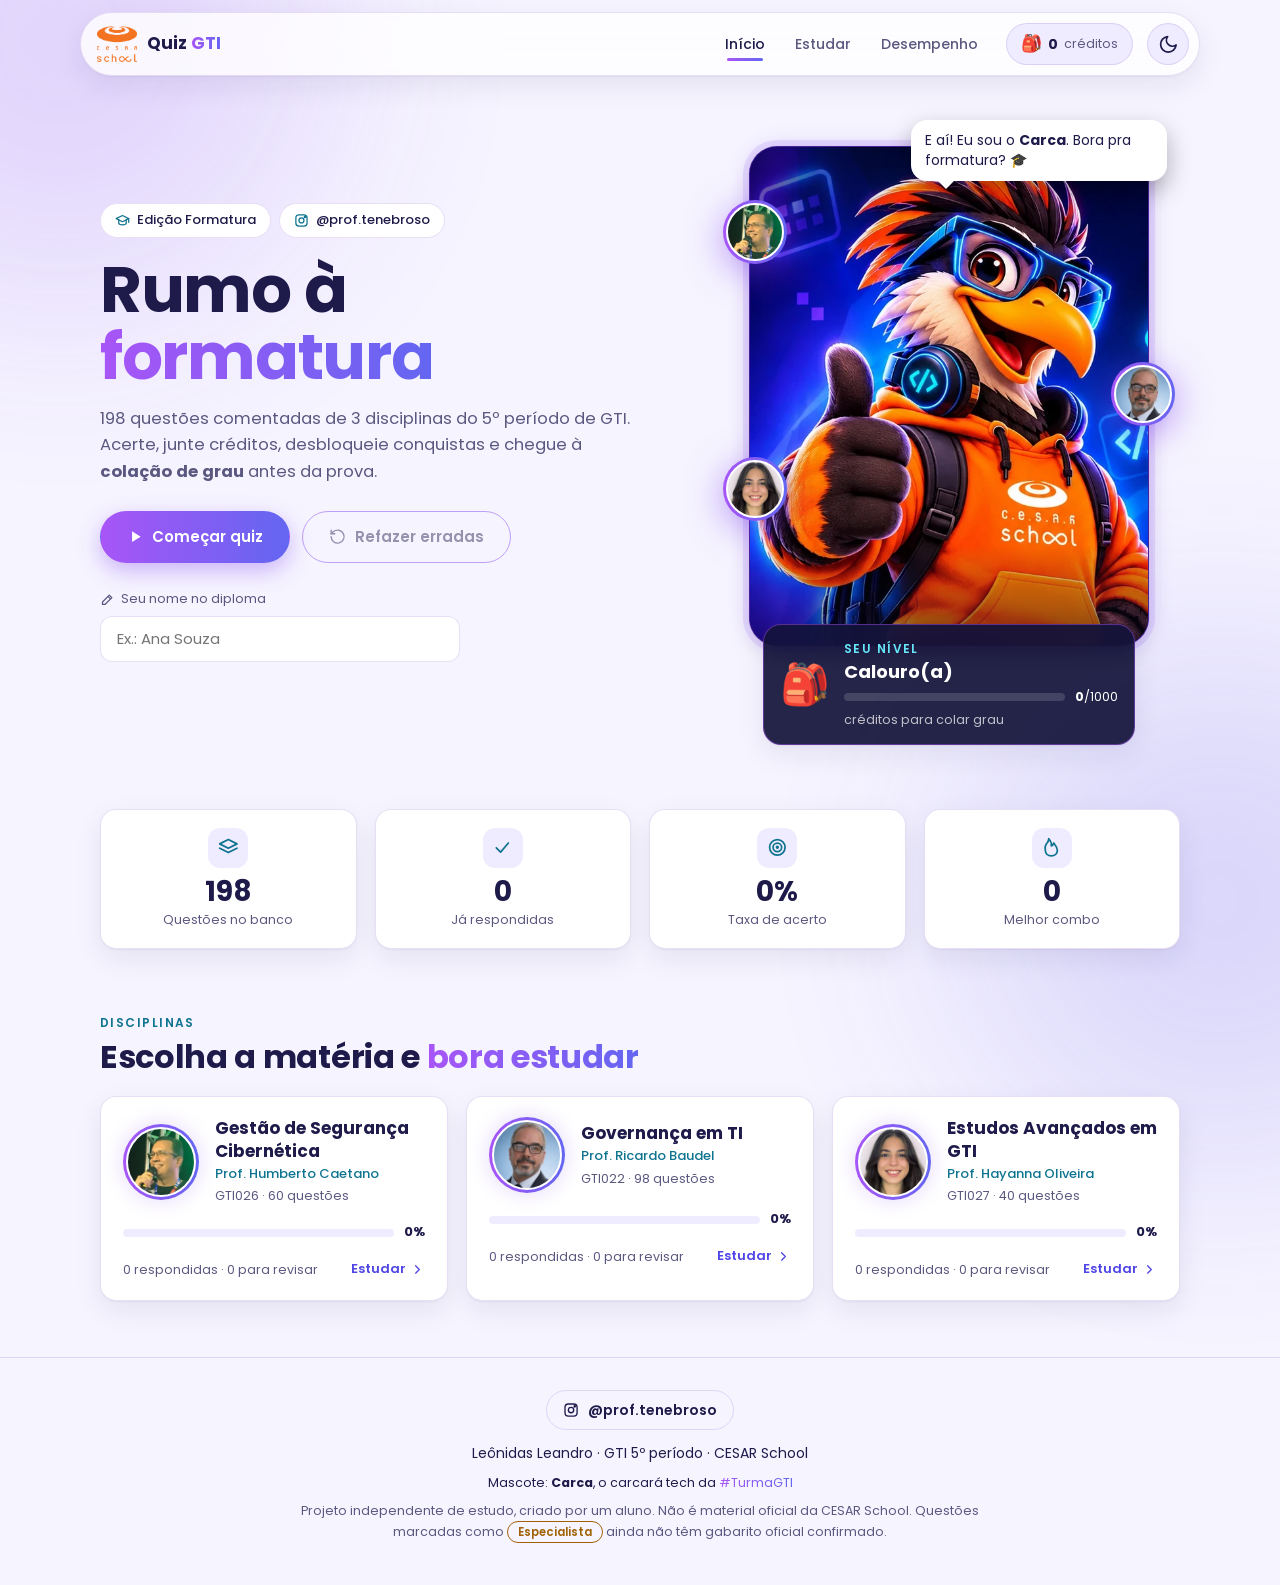
==== QUIZ/app/index.html @ f7e1b261 "Carca novo: poses recortadas da arte "Carcará Tech" Troca as 5 poses do mascote pelos recortes da no" ====
<!doctype html>
<html lang="pt-BR">
<head>
  <meta charset="utf-8">
  <meta name="viewport" content="width=device-width, initial-scale=1, viewport-fit=cover">
  <title>Quiz GTI Formatura</title>
  <meta name="description" content="Quiz gamificado de estudo para Gestão de Segurança Cibernética, Governança em TI e Estudos Avançados em GTI.">
  <meta name="theme-color" content="#0A0A24">
  <link rel="icon" href="assets/cesar-school-logo.png">
  <link rel="preconnect" href="https://fonts.googleapis.com">
  <link rel="preconnect" href="https://fonts.gstatic.com" crossorigin>
  <link href="https://fonts.googleapis.com/css2?family=Poppins:wght@400;500;600;700&display=swap" rel="stylesheet">
  <link rel="preload" as="image" href="assets/carca-hero.webp?v=4" fetchpriority="high">
  <link rel="stylesheet" href="styles.css?v=14">
</head>
<body>
  <a class="skip" href="#app">Pular para o conteúdo</a>

  <!-- Ícones (traço 2px, estilo consistente) -->
  <svg width="0" height="0" style="position:absolute" aria-hidden="true">
    <defs>
      <symbol id="i-play" viewBox="0 0 24 24"><path d="M7 4.5v15l12-7.5z" fill="currentColor" stroke="none"/></symbol>
      <symbol id="i-redo" viewBox="0 0 24 24"><path d="M3 12a9 9 0 1 0 3-6.7L3 8"/><path d="M3 3v5h5"/></symbol>
      <symbol id="i-sun" viewBox="0 0 24 24"><circle cx="12" cy="12" r="4"/><path d="M12 2v2M12 20v2M4.9 4.9l1.4 1.4M17.7 17.7l1.4 1.4M2 12h2M20 12h2M4.9 19.1l1.4-1.4M17.7 6.3l1.4-1.4"/></symbol>
      <symbol id="i-moon" viewBox="0 0 24 24"><path d="M21 12.8A9 9 0 1 1 11.2 3a7 7 0 0 0 9.8 9.8z"/></symbol>
      <symbol id="i-insta" viewBox="0 0 24 24"><rect x="3" y="3" width="18" height="18" rx="5"/><circle cx="12" cy="12" r="4"/><circle cx="17.5" cy="6.5" r="1" fill="currentColor"/></symbol>
      <symbol id="i-home" viewBox="0 0 24 24"><path d="M3 10.5 12 3l9 7.5V20a1 1 0 0 1-1 1h-5v-6H9v6H4a1 1 0 0 1-1-1z"/></symbol>
      <symbol id="i-book" viewBox="0 0 24 24"><path d="M4 19.5V5a2 2 0 0 1 2-2h14v16H6a2 2 0 0 0-2 2.5z"/><path d="M4 19.5A2.5 2.5 0 0 0 6.5 22H20"/></symbol>
      <symbol id="i-chart" viewBox="0 0 24 24"><path d="M3 3v18h18"/><path d="M7 15l4-4 3 3 5-6"/></symbol>
      <symbol id="i-cap" viewBox="0 0 24 24"><path d="M22 9 12 4 2 9l10 5z"/><path d="M6 11v5c0 1.7 2.7 3 6 3s6-1.3 6-3v-5"/><path d="M22 9v6"/></symbol>
      <symbol id="i-flame" viewBox="0 0 24 24"><path d="M12 22c4 0 7-2.7 7-6.6 0-3.7-2.6-6-4.2-8.4-.6 2-1.6 3-2.8 3.4C12.6 7 11 4.3 9 2c0 3-1.7 4.8-3.2 6.7A8.7 8.7 0 0 0 5 15.4C5 19.3 8 22 12 22z"/></symbol>
      <symbol id="i-check" viewBox="0 0 24 24"><path d="M5 12.5 10 17.5 19 7"/></symbol>
      <symbol id="i-x" viewBox="0 0 24 24"><path d="M6 6l12 12M18 6 6 18"/></symbol>
      <symbol id="i-left" viewBox="0 0 24 24"><path d="M15 18l-6-6 6-6"/></symbol>
      <symbol id="i-right" viewBox="0 0 24 24"><path d="M9 18l6-6-6-6"/></symbol>
      <symbol id="i-target" viewBox="0 0 24 24"><circle cx="12" cy="12" r="9"/><circle cx="12" cy="12" r="5"/><circle cx="12" cy="12" r="1" fill="currentColor"/></symbol>
      <symbol id="i-layers" viewBox="0 0 24 24"><path d="M12 3 2 8l10 5 10-5z"/><path d="M2 13l10 5 10-5"/></symbol>
      <symbol id="i-alert" viewBox="0 0 24 24"><path d="M12 3 2 20h20z"/><path d="M12 10v4M12 17h.01"/></symbol>
      <symbol id="i-download" viewBox="0 0 24 24"><path d="M12 3v12M7 10l5 5 5-5"/><path d="M4 21h16"/></symbol>
      <symbol id="i-upload" viewBox="0 0 24 24"><path d="M12 21V9M7 14l5-5 5 5"/><path d="M4 3h16"/></symbol>
      <symbol id="i-trash" viewBox="0 0 24 24"><path d="M4 7h16M10 11v6M14 11v6M6 7l1 13h10l1-13M9 7V4h6v3"/></symbol>
      <symbol id="i-sparkles" viewBox="0 0 24 24"><path d="M12 3l1.8 4.7L18.5 9.5l-4.7 1.8L12 16l-1.8-4.7L5.5 9.5l4.7-1.8z"/><path d="M19 15l.8 2.2 2.2.8-2.2.8L19 21l-.8-2.2-2.2-.8 2.2-.8z"/></symbol>
      <symbol id="i-star" viewBox="0 0 24 24"><path d="M12 3l2.8 5.7 6.2.9-4.5 4.4 1 6.2L12 17.3 6.5 20.2l1-6.2L3 9.6l6.2-.9z"/></symbol>
      <symbol id="i-pause" viewBox="0 0 24 24"><path d="M8 5v14M16 5v14"/></symbol>
      <symbol id="i-flag" viewBox="0 0 24 24"><path d="M5 21V4h11l-1.5 4L16 12H5"/></symbol>
      <symbol id="i-pen" viewBox="0 0 24 24"><path d="M4 20h4L19 9l-4-4L4 16z"/><path d="M13 7l4 4"/></symbol>
    </defs>
  </svg>

  <div class="glow glow-1" aria-hidden="true"></div>
  <div class="glow glow-2" aria-hidden="true"></div>

  <header class="nav-wrap">
    <nav class="nav" aria-label="Principal">
      <a class="brand" href="#inicio" aria-label="Quiz GTI, início">
        <img src="assets/cesar-school-logo.png" alt="CESAR School" class="brand-logo" width="40" height="36">
        <span class="brand-text">Quiz <span class="grad">GTI</span></span>
      </a>
      <div class="nav-links">
        <a href="#inicio" data-nav="inicio"><svg class="i"><use href="#i-home"/></svg><span>Início</span></a>
        <a href="#estudar" data-nav="estudar"><svg class="i"><use href="#i-book"/></svg><span>Estudar</span></a>
        <a href="#desempenho" data-nav="desempenho"><svg class="i"><use href="#i-chart"/></svg><span>Desempenho</span></a>
      </div>
      <a class="hud" id="hud" href="#desempenho" aria-label="Seus créditos e nível"></a>
      <button class="icon-btn" id="btn-tema" type="button" aria-label="Alternar tema claro/escuro" title="Alternar tema"></button>
    </nav>
  </header>

  <main id="app" tabindex="-1"></main>

  <footer class="footer">
    <a class="footer-insta" href="https://instagram.com/prof.tenebroso" target="_blank" rel="noopener">
      <svg class="i"><use href="#i-insta"/></svg> @prof.tenebroso
    </a>
    <p>Leônidas Leandro · GTI 5º período · CESAR School</p>
    <p class="small">Mascote: <b>Carca</b>, o carcará tech da <span class="grad">#TurmaGTI</span></p>
    <p class="muted small">Projeto independente de estudo, criado por um aluno. Não é material oficial da CESAR School.
      Questões marcadas como <span class="seal seal-warn">Especialista</span> ainda não têm gabarito oficial confirmado.</p>
  </footer>

  <script src="banco.js?v=14"></script>
  <script src="app.js?v=14"></script>
</body>
</html>
---- QUIZ/app/styles.css ----
/* =========================================================
   Quiz GTI · Edição Formatura — design system (ver design-system.md)
   ========================================================= */

/* ===== Tokens ===== */
:root {
  --bg: #0A0A24;
  --surface: #13133A;
  --surface-2: #1C1C4D;
  --border: rgba(139, 92, 246, .24);
  --border-strong: rgba(139, 92, 246, .55);
  --primary: #7C3AED;
  --primary-2: #6366F1;
  --gradient: linear-gradient(90deg, #A855F7, #6366F1);
  --accent: #22D3EE;
  --success: #2DD4BF;
  --danger: #F43F5E;
  --warning: #FBBF24;
  --text: #FFFFFF;
  --text-muted: #A9ACCE;
  --glow: 0 0 24px rgba(124, 58, 237, .35);
  --shadow: 0 10px 30px rgba(0, 0, 0, .25);
  --radius: 16px;
  --radius-sm: 12px;
  --glow-alpha: .55;
  --nav-h: 64px;
  --link: #A5B4FC;
  color-scheme: dark;
}
:root[data-theme="light"] {
  --bg: #F6F4FF;
  --surface: #FFFFFF;
  --surface-2: #F0ECFF;
  --border: rgba(91, 33, 182, .14);
  --border-strong: rgba(124, 58, 237, .45);
  --text: #1E1B4B;
  --text-muted: #5B5880;
  --success: #0F8F80;
  --danger: #E11D48;
  --warning: #A16207;
  --accent: #0E7490;
  --glow: 0 0 22px rgba(124, 58, 237, .2);
  --shadow: 0 1px 2px rgba(30, 27, 75, .05), 0 10px 28px rgba(30, 27, 75, .08);
  --glow-alpha: .16;
  --link: #4F46E5;
  color-scheme: light;
}
@media (prefers-color-scheme: light) {
  :root:not([data-theme="dark"]) {
    --bg: #F6F4FF; --surface: #FFFFFF; --surface-2: #F0ECFF; --border: rgba(91, 33, 182, .14); --border-strong: rgba(124, 58, 237, .45);
    --text: #1E1B4B; --text-muted: #5B5880; --success: #0F8F80; --danger: #E11D48; --warning: #A16207; --accent: #0E7490;
    --glow: 0 0 22px rgba(124, 58, 237, .2); --shadow: 0 1px 2px rgba(30, 27, 75, .05), 0 10px 28px rgba(30, 27, 75, .08);
    --glow-alpha: .16; --link: #4F46E5; color-scheme: light;
  }
}

/* ===== Base ===== */
* { box-sizing: border-box; }
html { scroll-behavior: smooth; -webkit-text-size-adjust: 100%; }
body {
  margin: 0; min-height: 100vh; background: var(--bg); color: var(--text);
  font-family: "Poppins", system-ui, -apple-system, "Segoe UI", sans-serif; font-size: 15px; line-height: 1.6;
  overflow-x: hidden; display: flex; flex-direction: column;
  -webkit-font-smoothing: antialiased; text-rendering: optimizeLegibility;
}
a { color: inherit; }
button, input, select { font: inherit; color: inherit; }
img { max-width: 100%; }
::selection { background: rgba(168, 85, 247, .35); }
.muted { color: var(--text-muted); }
.small { font-size: 12.5px; }
.grad { background: var(--gradient); -webkit-background-clip: text; background-clip: text; color: transparent; }
.i { width: 1.15em; height: 1.15em; flex-shrink: 0; fill: none; stroke: currentColor; stroke-width: 2; stroke-linecap: round; stroke-linejoin: round; vertical-align: -.18em; }
:focus-visible { outline: 2px solid var(--accent); outline-offset: 3px; border-radius: 8px; }
main:focus, main:focus-visible { outline: none; } /* recebe foco só para leitores de tela ao trocar de tela */
.skip { position: fixed; left: 16px; top: -60px; z-index: 100; padding: 10px 16px; border-radius: 10px; background: var(--primary); color: #fff; text-decoration: none; font-weight: 600; transition: top .2s; }
.skip:focus { top: 12px; }
.glow { position: fixed; width: 520px; height: 520px; border-radius: 50%; filter: blur(110px); z-index: -1; pointer-events: none; opacity: var(--glow-alpha); }
.glow-1 { background: #7C3AED; top: -220px; left: -200px; }
.glow-2 { background: #4F46E5; bottom: -260px; right: -200px; }
main { width: min(1120px, 100%); margin: 0 auto; padding: 28px 20px 56px; flex: 1; outline: none; }

/* ===== Navbar ===== */
.nav-wrap { position: sticky; top: 12px; z-index: 20; padding: 0 16px; }
.nav {
  width: min(1120px, 100%); height: var(--nav-h); margin: 0 auto; display: flex; align-items: center; gap: 14px;
  padding: 0 10px 0 16px; border-radius: 999px; border: 1px solid var(--border);
  background: color-mix(in srgb, var(--surface) 80%, transparent); backdrop-filter: blur(16px) saturate(140%);
  box-shadow: var(--shadow);
}
.brand { display: flex; align-items: center; gap: 10px; text-decoration: none; font-weight: 700; font-size: 17px; }
.brand-logo { height: 36px; width: auto; }
.nav-links { display: flex; gap: 2px; margin-left: auto; }
.nav-links a { display: flex; align-items: center; gap: 7px; text-decoration: none; font-size: 14px; font-weight: 500; padding: 8px 14px; border-radius: 999px; color: var(--text-muted); position: relative; transition: color .15s, background .15s; }
.nav-links a .i { display: none; }
.nav-links a:hover { color: var(--text); background: var(--surface-2); }
.nav-links a.ativo { color: var(--text); }
.nav-links a.ativo::after { content: ""; position: absolute; left: 16px; right: 16px; bottom: 2px; height: 3px; border-radius: 3px; background: var(--gradient); }
.icon-btn { width: 42px; height: 42px; border-radius: 50%; border: 1px solid var(--border); background: var(--surface-2); cursor: pointer; display: grid; place-items: center; font-size: 18px; color: var(--text); transition: box-shadow .15s, transform .15s; }
.icon-btn:hover { box-shadow: var(--glow); transform: rotate(12deg); }
.hud { display: inline-flex; align-items: center; gap: 6px; height: 42px; padding: 0 14px; border-radius: 999px; border: 1px solid var(--border); background: var(--surface-2); text-decoration: none; font-size: 14px; white-space: nowrap; transition: box-shadow .15s; }
.hud:hover { box-shadow: var(--glow); }
.hud-ic { font-size: 17px; }

/* ===== Botões, chips, selos ===== */
.btn { display: inline-flex; align-items: center; justify-content: center; gap: 8px; min-height: 44px; padding: 10px 20px; border-radius: 999px; border: 1px solid var(--border); background: var(--surface); cursor: pointer; font-weight: 600; font-size: 14px; text-decoration: none; transition: transform .15s, box-shadow .15s, border-color .15s, background .15s; }
.btn:hover:not(:disabled) { transform: translateY(-1px); box-shadow: var(--glow); border-color: var(--border-strong); }
.btn:active:not(:disabled) { transform: translateY(0) scale(.98); }
.btn:disabled { opacity: .45; cursor: not-allowed; }
.btn-primary { background: var(--gradient); border-color: transparent; color: #fff; box-shadow: 0 8px 22px rgba(124, 58, 237, .35); }
.btn-ghost { background: transparent; border-color: var(--primary); }
.btn-danger { background: transparent; color: var(--danger); border-color: color-mix(in srgb, var(--danger) 45%, transparent); }
.btn-danger:hover:not(:disabled) { box-shadow: 0 0 18px color-mix(in srgb, var(--danger) 30%, transparent); }
.btn-lg { min-height: 52px; padding: 12px 26px; font-size: 15px; }
.btn-sm { min-height: 36px; padding: 6px 14px; font-size: 13px; }
.btn-icon { width: 44px; padding: 0; }
.count { min-width: 22px; height: 22px; padding: 0 7px; border-radius: 99px; background: var(--danger); color: #fff; font-size: 12px; display: inline-grid; place-items: center; }
.btn-row { display: flex; flex-wrap: wrap; gap: 12px; }
.chip { display: inline-flex; align-items: center; gap: 8px; min-height: 40px; padding: 6px 14px; border-radius: 999px; border: 1px solid var(--border); background: var(--surface); cursor: pointer; font-size: 13.5px; font-weight: 500; transition: border-color .15s, background .15s; }
.chip:hover { border-color: var(--border-strong); }
.chip[aria-pressed="true"] { background: var(--gradient); color: #fff; border-color: transparent; }
.chip-prof { padding-left: 6px; }
.seal { display: inline-flex; align-items: center; gap: 4px; padding: 1px 10px; border-radius: 999px; font-size: 11.5px; font-weight: 600; border: 1px solid; white-space: nowrap; }
.seal-ok { color: var(--success); border-color: var(--success); }
.seal-warn { color: var(--warning); border-color: var(--warning); }
.tag { display: inline-flex; align-items: center; gap: 6px; padding: 3px 10px; border-radius: 999px; font-size: 12px; background: var(--surface-2); color: var(--text-muted); }
.tag-prof { padding-left: 3px; }
.badges { display: flex; flex-wrap: wrap; gap: 8px; margin-bottom: 18px; }
.badge { display: inline-flex; align-items: center; gap: 7px; padding: 6px 14px; border-radius: 999px; font-size: 13px; font-weight: 500; border: 1px solid var(--border); background: var(--surface); text-decoration: none; }
.badge .i { color: var(--accent); }
.badge-link:hover { border-color: var(--border-strong); box-shadow: var(--glow); }

/* ===== Avatares dos professores ===== */
.avatar { display: inline-grid; flex-shrink: 0; border-radius: 50%; padding: 2px; background: var(--gradient); }
.avatar-in { display: block; width: 100%; height: 100%; border-radius: 50%; overflow: hidden; background: var(--surface-2); border: 2px solid var(--surface); }
.avatar img { display: block; width: 100%; height: 100%; object-fit: cover; }
.avatar-xs { width: 26px; height: 26px; padding: 1.5px; }
.avatar-xs .avatar-in { border-width: 1px; }
.avatar-md { width: 48px; height: 48px; }
.avatar-sm { width: 64px; height: 64px; padding: 3px; }
.avatar-lg { width: 76px; height: 76px; padding: 3px; box-shadow: var(--glow); }
.prof { display: block; font-size: 13px; font-weight: 500; color: var(--accent); }

/* ===== Títulos ===== */
.eyebrow { font-size: 12px; font-weight: 600; letter-spacing: .12em; text-transform: uppercase; color: var(--accent); margin: 0 0 6px; }
h1 { font-size: clamp(38px, 7vw, 64px); line-height: 1.05; letter-spacing: -.02em; margin: 0 0 16px; }
h2 { font-size: clamp(24px, 3.6vw, 32px); line-height: 1.2; letter-spacing: -.01em; margin: 0 0 20px; }
h3 { font-size: 17px; line-height: 1.3; margin: 0; }
.lead { font-size: 16.5px; color: var(--text-muted); max-width: 540px; margin: 0 0 26px; }
.section { margin-top: 64px; }

/* ===== Cards ===== */
.card { background: var(--surface); border: 1px solid var(--border); border-radius: var(--radius); padding: 20px 22px; box-shadow: var(--shadow); }
.grid { display: grid; gap: 18px; }
.grid-3 { grid-template-columns: repeat(auto-fill, minmax(min(100%, 300px), 1fr)); }
.grid-stats { grid-template-columns: repeat(auto-fit, minmax(min(100%, 160px), 1fr)); }
.stat { display: grid; justify-items: center; gap: 2px; text-align: center; padding: 18px 14px; }
.stat-ic { width: 40px; height: 40px; border-radius: 12px; display: grid; place-items: center; background: var(--surface-2); color: var(--accent); margin-bottom: 6px; font-size: 18px; }
.stat strong { font-size: 28px; line-height: 1.15; }
.stat span:last-child { font-size: 12.5px; color: var(--text-muted); }

/* ===== Hero ===== */
.hero { display: grid; grid-template-columns: 1.25fr 1fr; gap: 40px; align-items: center; padding-top: 28px; }
.nome-box { margin-top: 26px; max-width: 360px; }
.nome-box label { display: flex; align-items: center; gap: 6px; font-size: 13px; color: var(--text-muted); margin-bottom: 6px; }
.nome-box input { width: 100%; min-height: 46px; padding: 10px 16px; border-radius: var(--radius-sm); border: 1px solid var(--border); background: var(--surface); color: var(--text); transition: border-color .15s, box-shadow .15s; }
.nome-box input:focus { outline: none; border-color: var(--primary); box-shadow: var(--glow); }
.nivel-ic { display: block; font-size: 40px; line-height: 1; animation: flutuar 3s ease-in-out infinite; }
@keyframes flutuar { 50% { transform: translateY(-10px); } }

/* ===== Carca: cartaz do hero ===== */
.poster { position: relative; justify-self: center; width: min(400px, 100%); margin-top: 26px; }
.poster-frame { position: relative; aspect-ratio: 4 / 5; border-radius: 28px; overflow: hidden; background: #1A1050;
  border: 1px solid var(--border-strong); box-shadow: 0 0 0 6px color-mix(in srgb, var(--primary) 12%, transparent), var(--glow), var(--shadow); }
.poster-img { position: absolute; inset: 0; width: 100%; height: 100%; object-fit: cover; object-position: 50% 14%; animation: respirar 6s ease-in-out infinite; }
@keyframes respirar { 50% { transform: scale(1.025); } }
.poster-frame::after { content: ""; position: absolute; inset: 0; pointer-events: none;
  background: radial-gradient(60% 40% at 0% 0%, rgba(10, 10, 36, .55), transparent 70%),
              linear-gradient(to bottom, transparent 80%, rgba(10, 10, 36, .5) 100%); }
/* O cartão fica abaixo do Carca (encostando na borda) para não cobrir o símbolo do CESAR no moletom */
.nivel-card { position: relative; z-index: 2; margin: -22px 14px 0; display: flex; align-items: center; gap: 14px; padding: 14px 16px;
  border-radius: 18px; color: #fff; background: rgba(19, 19, 58, .92); border: 1px solid rgba(168, 85, 247, .45); backdrop-filter: blur(12px); box-shadow: var(--shadow); }
.nivel-card .muted { color: rgba(255, 255, 255, .72); }
.nivel-card .eyebrow { color: #67E8F9; }
.nivel-card strong { display: block; font-size: 18px; line-height: 1.25; }
.nivel-card .bar { background: rgba(255, 255, 255, .14); }
.nivel-txt { flex: 1; min-width: 0; display: grid; gap: 3px; }
.float { position: absolute; z-index: 3; display: grid; place-items: center; border-radius: 50%; animation: flutuar 4s ease-in-out infinite; filter: drop-shadow(0 8px 18px rgba(124, 58, 237, .5)); }
.float.f1 { top: 9%; left: -26px; } .float.f2 { top: 36%; right: -26px; animation-delay: 1.2s; } .float.f3 { top: 52%; left: -26px; animation-delay: 2.4s; }

/* ===== Carca: balões e figurinhas ===== */
.fala { position: relative; margin: 0; padding: 10px 14px; border-radius: 16px; font-size: 14px; line-height: 1.45; background: var(--surface-2); border: 1px solid var(--border); }
.fala-hero { position: absolute; z-index: 4; top: -26px; right: -18px; max-width: 64%; background: #fff; color: #1E1B4B; border: 0;
  box-shadow: 0 10px 24px rgba(0, 0, 0, .3); animation: balao .6s cubic-bezier(.2, 1.5, .4, 1) .5s both; }
.fala-hero::after { content: ""; position: absolute; left: 26px; bottom: -8px; border: 9px solid transparent; border-top-color: #fff; border-bottom: 0; }
@keyframes balao { from { opacity: 0; transform: scale(.6) translateY(10px); transform-origin: 20% 100%; } }
.carca { display: block; height: auto; }
.carca-sm { width: 84px; height: 84px; object-fit: cover; object-position: 50% 20%; border-radius: 18px; border: 1px solid var(--border-strong); box-shadow: var(--glow); flex-shrink: 0; }
.carca-dica { display: flex; align-items: center; gap: 12px; margin-bottom: 16px; }
.carca-dica .fala::before, .banner-vr .fala::before { content: ""; position: absolute; left: -7px; top: 50%; width: 12px; height: 12px; background: inherit; border-left: 1px solid var(--border); border-bottom: 1px solid var(--border); transform: translateY(-50%) rotate(45deg); }
.fb-carca .carca-sm { animation: pop .5s cubic-bezier(.2, 1.6, .4, 1); }
.fb-corpo { min-width: 0; }
.selo-res { position: relative; display: inline-block; margin-bottom: 10px; }
.carca-res { width: 150px; height: 150px; object-fit: cover; object-position: 50% 20%; border-radius: 28px; border: 1px solid var(--border-strong); box-shadow: var(--glow); animation: pop .7s cubic-bezier(.2, 1.6, .4, 1); }
.selo-emoji { position: absolute; right: -14px; bottom: -8px; font-size: 40px; animation: pop .7s cubic-bezier(.2, 1.6, .4, 1) .25s both; }
.modal-carca { position: relative; display: inline-block; margin-bottom: 8px; }
.carca-modal { width: 150px; height: 150px; object-fit: cover; object-position: 50% 20%; border-radius: 28px; border: 1px solid var(--border-strong); box-shadow: var(--glow); }
.modal-carca .capelo-big, .modal-carca .nivel-big { position: absolute; top: -26px; right: -26px; font-size: 54px; }
.banner-vr { display: flex; align-items: center; gap: 22px; margin-bottom: 20px; }
.carca-banner { width: 132px; height: 118px; object-fit: cover; border-radius: 18px; border: 1px solid var(--border-strong); box-shadow: var(--glow); flex-shrink: 0; }
.fala-banner { display: inline-block; font-size: 15px; }

/* ===== Disciplina ===== */
.disc-card { display: flex; flex-direction: column; gap: 16px; text-decoration: none; color: inherit; transition: transform .2s, box-shadow .2s, border-color .2s; }
.disc-card:hover { transform: translateY(-3px); box-shadow: var(--glow), var(--shadow); border-color: var(--border-strong); }
.disc-head { display: flex; align-items: center; gap: 16px; }
.disc-info { display: grid; gap: 2px; min-width: 0; }
.disc-foot { display: flex; align-items: center; justify-content: space-between; gap: 10px; }
.disc-go { display: inline-flex; align-items: center; gap: 4px; font-size: 13px; font-weight: 600; color: var(--link); white-space: nowrap; }
.disc-go .i { transition: transform .2s; }
.disc-card:hover .disc-go .i { transform: translateX(4px); }
.disc-card:hover .avatar-lg { animation: pop .4s; }
.bar { height: 8px; border-radius: 99px; background: var(--surface-2); overflow: hidden; flex: 1; }
.bar > i { display: block; height: 100%; width: var(--w, 0); border-radius: 99px; background: var(--gradient); transition: width .6s cubic-bezier(.2, .8, .2, 1); animation: barra 1s cubic-bezier(.2, .8, .2, 1); }
.bar-row { display: flex; align-items: center; gap: 10px; font-size: 13px; }
.sec-head, .resumo-head { display: flex; align-items: center; gap: 12px; margin-bottom: 16px; }

/* ===== Setup ===== */
.form-block { margin-bottom: 22px; }
.form-block > label, .form-block > .lbl { display: block; font-weight: 600; margin-bottom: 10px; }
.chips { display: flex; flex-wrap: wrap; gap: 8px; }
select { width: 100%; min-height: 44px; padding: 10px 14px; border-radius: var(--radius-sm); border: 1px solid var(--border); background: var(--surface-2); color: var(--text); }
.switch { display: flex; flex-wrap: wrap; align-items: center; gap: 10px; cursor: pointer; }
.switch input { width: 20px; height: 20px; accent-color: var(--primary); }
.resumo { position: sticky; top: calc(var(--nav-h) + 28px); }

/* ===== Quiz ===== */
.quiz-top { display: flex; align-items: center; gap: 14px; margin-bottom: 16px; }
.quiz-top .bar { height: 10px; }
.quiz-hud { display: flex; gap: 8px; flex-wrap: wrap; margin: 0 0 14px; }
.hud-pill { display: inline-flex; align-items: center; gap: 6px; padding: 5px 12px; border-radius: 999px; background: var(--surface); border: 1px solid var(--border); font-size: 13px; }
.hud-pill.on-fire { color: #F97316; border-color: #F97316; box-shadow: 0 0 18px rgba(249, 115, 22, .45); animation: fogo 1s ease-in-out infinite; }
.hud-pill.on-fire b { color: var(--text); }
@keyframes fogo { 50% { transform: scale(1.06); } }
.q-card { padding: 28px; }
.q-meta { display: flex; flex-wrap: wrap; gap: 8px; align-items: center; margin-bottom: 16px; }
.q-enun { white-space: pre-line; font-size: 16.5px; line-height: 1.65; margin: 0 0 20px; }
.q-hint { display: flex; align-items: center; gap: 6px; font-size: 13px; color: var(--accent); margin: -8px 0 14px; }
.alts { display: grid; gap: 10px; }
.alt { display: flex; gap: 14px; align-items: flex-start; width: 100%; text-align: left; padding: 14px 16px; border-radius: var(--radius-sm); border: 1px solid var(--border); background: var(--surface-2); cursor: pointer; transition: border-color .15s, box-shadow .15s, transform .15s; }
.alt:hover:not(:disabled) { border-color: var(--border-strong); }
.alt:active:not(:disabled) { transform: scale(.985); }
.alt .letra { width: 30px; height: 30px; flex-shrink: 0; border-radius: 50%; display: grid; place-items: center; font-weight: 700; font-size: 13px; border: 1px solid var(--border-strong); text-transform: uppercase; }
.alt .txt { white-space: pre-line; padding-top: 3px; }
.alt.sel { border-color: var(--primary); box-shadow: var(--glow); }
.alt.sel .letra { background: var(--gradient); color: #fff; border-color: transparent; animation: pop .3s cubic-bezier(.2, 1.6, .4, 1); }
.alt.certa { border-color: var(--success); background: color-mix(in srgb, var(--success) 8%, var(--surface-2)); }
.alt.certa .letra { background: var(--success); color: #fff; border-color: transparent; }
.alt.errada { border-color: var(--danger); background: color-mix(in srgb, var(--danger) 8%, var(--surface-2)); }
.alt.errada .letra { background: var(--danger); color: #fff; border-color: transparent; }
.alt:disabled { cursor: default; }
.lacunas-texto { line-height: 2.5; }
.lacunas-texto select { width: auto; display: inline-block; min-height: 36px; padding: 4px 10px; margin: 0 4px; }
.par { display: grid; grid-template-columns: 1fr minmax(170px, 270px); gap: 12px; align-items: center; padding: 12px 14px; border-radius: var(--radius-sm); background: var(--surface-2); border: 1px solid var(--border); }
.par.certa, select.certa { border-color: var(--success); }
.par.errada, select.errada { border-color: var(--danger); }
.feedback { margin-top: 20px; border-radius: var(--radius-sm); padding: 18px 20px; border: 1px solid; display: grid; grid-template-columns: 84px 1fr; gap: 18px; align-items: start; }
.feedback.ok { border-color: var(--success); background: color-mix(in srgb, var(--success) 9%, transparent); }
.feedback.nok { border-color: var(--danger); background: color-mix(in srgb, var(--danger) 8%, transparent); }
.feedback h3 { display: flex; align-items: center; gap: 8px; margin-bottom: 4px; }
.feedback p { margin: 6px 0; white-space: pre-line; }
.fb-topo { display: flex; align-items: center; justify-content: space-between; gap: 10px; flex-wrap: wrap; }
.fb-bloco { margin-top: 12px; padding-top: 12px; border-top: 1px dashed var(--border); }
.obs { display: flex; gap: 10px; align-items: flex-start; margin-top: 12px; padding: 10px 14px; border-radius: 10px; border-left: 3px solid var(--warning); background: color-mix(in srgb, var(--warning) 10%, transparent); font-size: 13.5px; }
.obs .i { color: var(--warning); margin-top: 3px; }
.q-acoes { display: flex; justify-content: space-between; gap: 12px; margin-top: 22px; flex-wrap: wrap; }
.xp-chip { padding: 3px 12px; border-radius: 999px; background: var(--gradient); color: #fff; font-weight: 700; font-size: 13px; animation: pop .5s cubic-bezier(.2, 1.6, .4, 1); }

/* ===== Resultado ===== */
.result-card { text-align: center; }
.selo-res { font-size: 56px; animation: pop .7s cubic-bezier(.2, 1.6, .4, 1); }
.score { font-size: 72px; font-weight: 700; line-height: 1; letter-spacing: -.03em; }
.lista-res { display: grid; gap: 8px; margin-top: 16px; }
.lista-res .item { display: flex; gap: 12px; align-items: center; width: 100%; padding: 11px 14px; border-radius: var(--radius-sm); background: var(--surface-2); font-size: 14px; border: 1px solid transparent; text-align: left; cursor: pointer; }
.lista-res .item:hover { border-color: var(--border-strong); }
.lista-res .ic { display: grid; place-items: center; width: 22px; }
.ok-txt { color: var(--success); } .nok-txt { color: var(--danger); }

/* ===== Rodada em andamento ===== */
.continuar { display: flex; flex-wrap: wrap; align-items: center; gap: 16px; border-color: var(--primary); box-shadow: var(--glow); }
.continuar-ic { width: 48px; height: 48px; border-radius: 14px; display: grid; place-items: center; font-size: 22px; background: var(--surface-2); color: var(--accent); }

/* ===== Desempenho: trilha, conquistas, diploma ===== */
.trilha { padding: 24px 18px; }
.trilha-linha { height: 8px; border-radius: 99px; background: var(--surface-2); overflow: hidden; margin: 0 4% 16px; }
.trilha-linha > i { display: block; height: 100%; width: var(--w); background: var(--gradient); border-radius: 99px; animation: barra 1.2s cubic-bezier(.2, .8, .2, 1); }
.trilha-niveis { display: grid; grid-template-columns: repeat(8, 1fr); gap: 6px; text-align: center; }
.degrau { display: flex; flex-direction: column; align-items: center; gap: 2px; opacity: .45; filter: grayscale(.8); transition: opacity .3s; }
.degrau.feito { opacity: 1; filter: none; }
.degrau-ic { font-size: 26px; }
.degrau.atual .degrau-ic { animation: flutuar 2.4s ease-in-out infinite; filter: drop-shadow(0 0 10px rgba(168, 85, 247, .8)); }
.degrau-nome { font-size: 11.5px; font-weight: 600; line-height: 1.2; }
.conq { display: flex; gap: 12px; align-items: center; opacity: .55; }
.conq.on { opacity: 1; border-color: rgba(251, 191, 36, .5); box-shadow: 0 0 18px rgba(251, 191, 36, .15); }
.conq-ic { font-size: 26px; width: 48px; height: 48px; display: grid; place-items: center; border-radius: 12px; background: var(--surface-2); flex-shrink: 0; }
.diploma { position: relative; border-radius: 20px; padding: 10px; background: linear-gradient(135deg, #FBBF24, #A855F7, #6366F1); }
.diploma-borda { border-radius: 12px; padding: 30px 22px; text-align: center; background: var(--surface); }
.diploma-capelo { font-size: 52px; }
.diploma-titulo { font-weight: 700; font-size: 20px; letter-spacing: .04em; margin: 4px 0 10px; }
.diploma-nome { font-size: clamp(24px, 5vw, 38px); font-weight: 700; margin: 4px 0; background: var(--gradient); -webkit-background-clip: text; background-clip: text; color: transparent; }
.diploma-ass { margin-top: 18px; font-weight: 600; }
.diploma.bloqueado .diploma-borda { filter: blur(3px) grayscale(.6); opacity: .6; }
.cadeado { position: absolute; inset: 0; display: grid; place-items: center; font-weight: 700; font-size: 18px; }

/* ===== Toasts e modal ===== */
.toasts { position: fixed; right: 16px; bottom: 16px; display: grid; gap: 10px; z-index: 60; max-width: min(360px, calc(100vw - 32px)); }
.toast { display: flex; gap: 12px; align-items: center; padding: 12px 16px; border-radius: 14px; background: var(--surface); border: 1px solid var(--border); box-shadow: var(--shadow); font-size: 14px; animation: toast-in .45s cubic-bezier(.2, 1.4, .4, 1); }
.toast.gold { border-color: #FBBF24; box-shadow: 0 0 24px rgba(251, 191, 36, .3); }
.toast.sai { animation: toast-out .4s forwards; }
.toast-ic { font-size: 28px; }
@keyframes toast-in { from { transform: translateX(120%); opacity: 0; } }
@keyframes toast-out { to { transform: translateX(120%); opacity: 0; } }
.modal-bg { position: fixed; inset: 0; z-index: 70; display: grid; place-items: center; padding: 16px; background: rgba(5, 5, 20, .6); backdrop-filter: blur(6px); animation: fade .25s; }
.modal-bg.sai { animation: fade .25s reverse forwards; }
.modal { max-width: 440px; text-align: center; animation: pop .55s cubic-bezier(.2, 1.5, .4, 1); }
.capelo-big, .nivel-big { font-size: 72px; line-height: 1; animation: lancar 1.1s cubic-bezier(.3, 1.4, .5, 1); }
@keyframes lancar { 0% { transform: translateY(80px) rotate(0) scale(.4); opacity: 0; } 60% { transform: translateY(-30px) rotate(340deg) scale(1.15); opacity: 1; } 100% { transform: none; } }

/* ===== Footer ===== */
.footer { text-align: center; padding: 32px 16px 40px; border-top: 1px solid var(--border); font-size: 14px; display: grid; justify-items: center; gap: 4px; }
.footer p { margin: 2px auto; max-width: 720px; }
.footer-insta { display: inline-flex; align-items: center; gap: 8px; font-weight: 600; text-decoration: none; padding: 8px 16px; border-radius: 999px; border: 1px solid var(--border); margin-bottom: 6px; transition: box-shadow .15s, border-color .15s; }
.footer-insta:hover { box-shadow: var(--glow); border-color: var(--border-strong); }

/* ===== Motions ===== */
main.entra > *, .stagger > * { animation: subir .55s cubic-bezier(.2, .8, .2, 1) both; }
.stagger > :nth-child(2) { animation-delay: .06s; } .stagger > :nth-child(3) { animation-delay: .12s; }
.stagger > :nth-child(4) { animation-delay: .18s; } .stagger > :nth-child(5) { animation-delay: .24s; }
.stagger > :nth-child(n+6) { animation-delay: .3s; }
@keyframes subir { from { opacity: 0; transform: translateY(16px); } }
@keyframes fade { from { opacity: 0; } }
@keyframes pop { 0% { transform: scale(.6); opacity: 0; } 100% { transform: none; opacity: 1; } }
@keyframes barra { from { width: 0; } }
.q-entra { animation: subir .45s cubic-bezier(.2, .8, .2, 1); }
.q-entra .alt, .q-entra .par { animation: subir .4s cubic-bezier(.2, .8, .2, 1) both; animation-delay: calc(.08s + var(--i, 0) * .06s); }
.acertou .alt.certa { animation: certo .6s cubic-bezier(.2, 1.6, .4, 1); }
@keyframes certo { 40% { transform: scale(1.03); box-shadow: 0 0 28px rgba(45, 212, 191, .55); } }
.errou { animation: tremer .45s; }
@keyframes tremer { 20%, 60% { transform: translateX(-7px); } 40%, 80% { transform: translateX(7px); } }
.feedback { animation: subir .4s cubic-bezier(.2, .8, .2, 1); }
.pulse { animation: pulso 2.4s ease-in-out infinite; }
@keyframes pulso { 0%, 100% { box-shadow: 0 8px 22px rgba(124, 58, 237, .35), 0 0 0 0 rgba(168, 85, 247, .5); } 50% { box-shadow: 0 8px 22px rgba(124, 58, 237, .35), 0 0 0 12px rgba(168, 85, 247, 0); } }

/* Partículas */
.fx-layer { position: fixed; inset: 0; pointer-events: none; z-index: 80; overflow: hidden; }
.confete { position: absolute; width: 9px; height: 13px; border-radius: 2px; animation: explodir var(--d) cubic-bezier(.1, .7, .3, 1) forwards; }
@keyframes explodir { to { transform: translate(var(--dx), calc(var(--dy) + 340px)) rotate(var(--r)); opacity: 0; } }
.capelo { position: absolute; top: -60px; animation: cair var(--d) linear var(--delay) forwards; }
@keyframes cair { to { transform: translateY(115vh) rotate(var(--r)); } }
.xp-float { position: absolute; z-index: 90; transform: translateX(-50%); pointer-events: none; font-weight: 700; color: #FBBF24; text-shadow: 0 2px 10px rgba(0, 0, 0, .5); animation: xp-sobe 1.3s ease-out forwards; }
@keyframes xp-sobe { 0% { opacity: 0; transform: translate(-50%, 0) scale(.7); } 20% { opacity: 1; transform: translate(-50%, -14px) scale(1.15); } 100% { opacity: 0; transform: translate(-50%, -70px); } }

/* ===== Responsivo ===== */
@media (max-width: 860px) {
  .hero { grid-template-columns: 1fr; gap: 28px; padding-top: 12px; }
  .poster { width: min(340px, calc(100% - 40px)); }
  .float .avatar-sm { width: 54px; height: 54px; }
  .trilha-niveis { grid-template-columns: repeat(4, 1fr); row-gap: 14px; }
}
/* Celular: menu vira barra inferior estilo app */
@media (max-width: 640px) {
  :root { --nav-h: 58px; }
  body { padding-bottom: calc(84px + env(safe-area-inset-bottom)); }
  main { padding: 20px 16px 40px; }
  /* backdrop-filter criaria um "containing block" e prenderia a barra inferior (fixed) dentro do header */
  .nav { gap: 8px; padding: 0 8px 0 14px; backdrop-filter: none; background: color-mix(in srgb, var(--surface) 96%, transparent); }
  .brand-text, .hud-lbl { display: none; }
  .hud { margin-left: auto; height: 40px; }
  .icon-btn { width: 40px; height: 40px; }
  .nav-links {
    position: fixed; left: 12px; right: 12px; bottom: calc(12px + env(safe-area-inset-bottom)); margin: 0; z-index: 30;
    justify-content: space-around; padding: 6px; border-radius: 22px; border: 1px solid var(--border);
    background: color-mix(in srgb, var(--surface) 88%, transparent); backdrop-filter: blur(16px) saturate(140%); box-shadow: var(--shadow);
  }
  .nav-links a { flex: 1; flex-direction: column; gap: 2px; padding: 8px 4px; font-size: 11.5px; border-radius: 16px; }
  .nav-links a .i { display: block; width: 22px; height: 22px; }
  .nav-links a.ativo { background: var(--surface-2); color: var(--text); }
  .nav-links a.ativo .i { color: #A855F7; }
  .nav-links a.ativo::after { display: none; }
  .toasts { bottom: calc(96px + env(safe-area-inset-bottom)); right: 12px; }
  .hero-txt { order: 0; }
  .btn-row .btn-lg { flex: 1 1 100%; }
  .nome-box { max-width: none; }
  .par { grid-template-columns: 1fr; }
  .q-card { padding: 20px 16px; }
  .card { padding: 18px; }
  .section { margin-top: 48px; }
  .resumo { position: static; }
  .score { font-size: 60px; }
  .feedback { grid-template-columns: 1fr; gap: 12px; }
  .fb-carca { display: flex; }
  .fb-carca .carca-sm { width: 64px; height: 64px; }
  .banner-vr { gap: 14px; }
  .carca-banner { width: 92px; height: 84px; }
  .float.f1, .float.f3 { left: -20px; } .float.f2 { right: -20px; }
}
@media (prefers-reduced-motion: reduce) {
  *, *::before, *::after { animation: none !important; transition: none !important; scroll-behavior: auto !important; }
}

/* Resumo do setup: números lado a lado mesmo no celular */
.resumo .grid-stats { grid-template-columns: 1fr 1fr; }
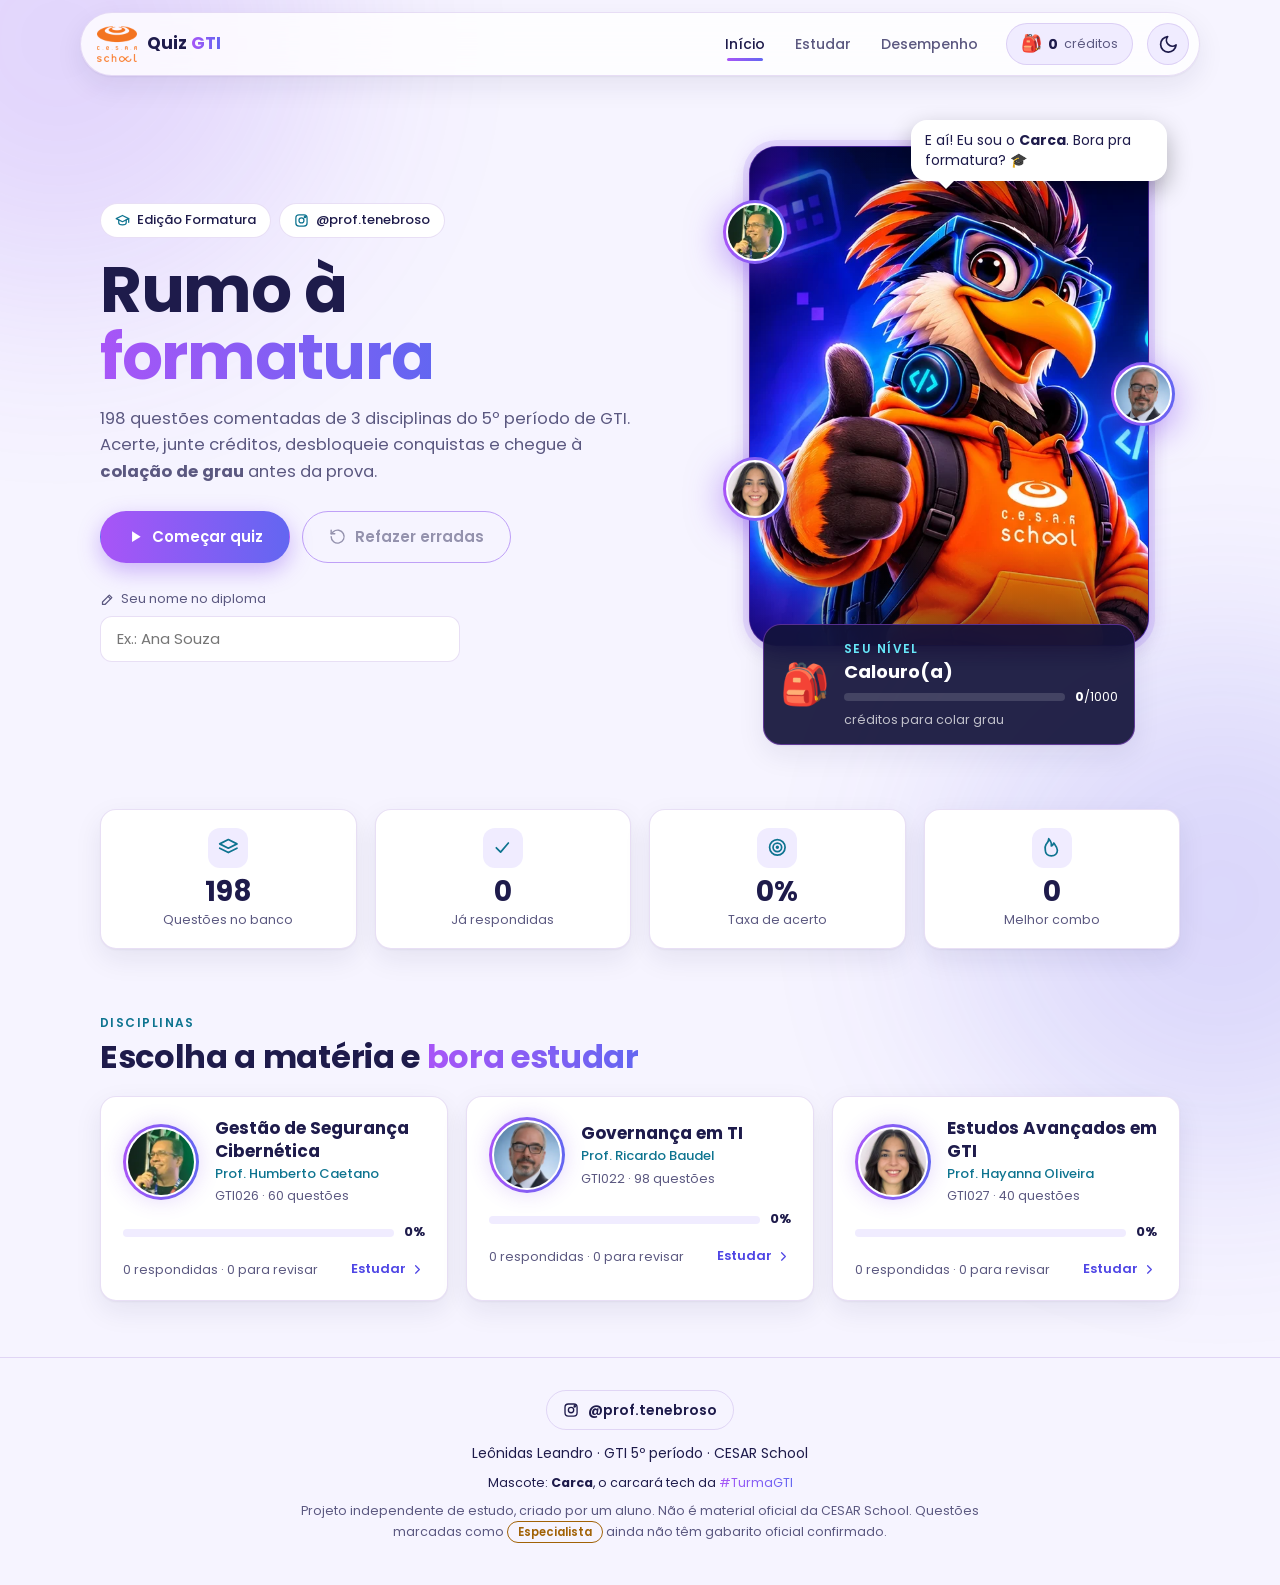
==== commit 1fb82f48: "Checklist de produção: SEO, Open Graph, acessibilidade e imagens Performance - Fotos dos professores" ====
--- a/QUIZ/app/index.html
+++ b/QUIZ/app/index.html
@@ -3,15 +3,51 @@
 <head>
   <meta charset="utf-8">
   <meta name="viewport" content="width=device-width, initial-scale=1, viewport-fit=cover">
-  <title>Quiz GTI Formatura</title>
-  <meta name="description" content="Quiz gamificado de estudo para Gestão de Segurança Cibernética, Governança em TI e Estudos Avançados em GTI.">
+  <title>Quiz GTI Formatura · Segurança Cibernética, Governança e GTI</title>
+  <meta name="description" content="Quiz gamificado com 198 questões comentadas de Gestão de Segurança Cibernética, Governança em TI e Estudos Avançados em GTI (CESAR School, 5º período).">
   <meta name="theme-color" content="#0A0A24">
-  <link rel="icon" href="assets/cesar-school-logo.png">
+  <meta name="referrer" content="strict-origin-when-cross-origin">
+  <link rel="canonical" href="https://leonidasprof.github.io/estudando5periodo/QUIZ/app/">
+  <link rel="icon" href="assets/favicon.png" type="image/png" sizes="64x64">
+  <link rel="apple-touch-icon" href="assets/apple-touch-icon.png">
+
+  <!-- Compartilhamento (WhatsApp, LinkedIn, Facebook, X) -->
+  <meta property="og:type" content="website">
+  <meta property="og:locale" content="pt_BR">
+  <meta property="og:site_name" content="Quiz GTI Formatura">
+  <meta property="og:title" content="Quiz GTI Formatura: estude com o Carca rumo à colação de grau">
+  <meta property="og:description" content="198 questões comentadas de Segurança Cibernética, Governança em TI e Estudos Avançados em GTI. Acerte, junte créditos e chegue à formatura.">
+  <meta property="og:image" content="https://leonidasprof.github.io/estudando5periodo/QUIZ/app/assets/og-image.jpg">
+  <meta property="og:image:width" content="1200">
+  <meta property="og:image:height" content="630">
+  <meta property="og:image:alt" content="Carca, o carcará tech de moletom laranja do CESAR School, fazendo joinha">
+  <meta property="og:url" content="https://leonidasprof.github.io/estudando5periodo/QUIZ/app/">
+  <meta name="twitter:card" content="summary_large_image">
+  <meta name="twitter:title" content="Quiz GTI Formatura: estude com o Carca rumo à colação de grau">
+  <meta name="twitter:description" content="198 questões comentadas de Segurança Cibernética, Governança em TI e Estudos Avançados em GTI.">
+  <meta name="twitter:image" content="https://leonidasprof.github.io/estudando5periodo/QUIZ/app/assets/og-image.jpg">
+  <meta name="twitter:image:alt" content="Carca, o carcará tech de moletom laranja do CESAR School, fazendo joinha">
+  <script type="application/ld+json">
+  {
+    "@context": "https://schema.org",
+    "@type": "WebApplication",
+    "name": "Quiz GTI Formatura",
+    "url": "https://leonidasprof.github.io/estudando5periodo/QUIZ/app/",
+    "description": "Quiz gamificado com 198 questões comentadas de Gestão de Segurança Cibernética, Governança em TI e Estudos Avançados em GTI.",
+    "applicationCategory": "EducationalApplication",
+    "operatingSystem": "Web",
+    "inLanguage": "pt-BR",
+    "isAccessibleForFree": true,
+    "image": "https://leonidasprof.github.io/estudando5periodo/QUIZ/app/assets/og-image.jpg",
+    "author": { "@type": "Person", "name": "Leônidas Leandro", "alternateName": "@prof.tenebroso" },
+    "offers": { "@type": "Offer", "price": "0", "priceCurrency": "BRL" }
+  }
+  </script>
   <link rel="preconnect" href="https://fonts.googleapis.com">
   <link rel="preconnect" href="https://fonts.gstatic.com" crossorigin>
   <link href="https://fonts.googleapis.com/css2?family=Poppins:wght@400;500;600;700&display=swap" rel="stylesheet">
   <link rel="preload" as="image" href="assets/carca-hero.webp?v=4" fetchpriority="high">
-  <link rel="stylesheet" href="styles.css?v=14">
+  <link rel="stylesheet" href="styles.css?v=15">
 </head>
 <body>
   <a class="skip" href="#app">Pular para o conteúdo</a>
@@ -53,7 +89,7 @@
   <header class="nav-wrap">
     <nav class="nav" aria-label="Principal">
       <a class="brand" href="#inicio" aria-label="Quiz GTI, início">
-        <img src="assets/cesar-school-logo.png" alt="CESAR School" class="brand-logo" width="40" height="36">
+        <img src="assets/cesar-school-logo.webp" alt="CESAR School" class="brand-logo" width="40" height="36" loading="eager">
         <span class="brand-text">Quiz <span class="grad">GTI</span></span>
       </a>
       <div class="nav-links">
@@ -78,7 +114,7 @@
       Questões marcadas como <span class="seal seal-warn">Especialista</span> ainda não têm gabarito oficial confirmado.</p>
   </footer>
 
-  <script src="banco.js?v=14"></script>
-  <script src="app.js?v=14"></script>
+  <script src="banco.js?v=15"></script>
+  <script src="app.js?v=15"></script>
 </body>
 </html>
--- a/QUIZ/app/styles.css
+++ b/QUIZ/app/styles.css
@@ -65,13 +65,13 @@
 }
 a { color: inherit; }
 button, input, select { font: inherit; color: inherit; }
-img { max-width: 100%; }
+img, video, iframe { max-width: 100%; height: auto; }
 ::selection { background: rgba(168, 85, 247, .35); }
 .muted { color: var(--text-muted); }
 .small { font-size: 12.5px; }
 .grad { background: var(--gradient); -webkit-background-clip: text; background-clip: text; color: transparent; }
 .i { width: 1.15em; height: 1.15em; flex-shrink: 0; fill: none; stroke: currentColor; stroke-width: 2; stroke-linecap: round; stroke-linejoin: round; vertical-align: -.18em; }
-:focus-visible { outline: 2px solid var(--accent); outline-offset: 3px; border-radius: 8px; }
+:focus-visible { outline: 3px solid var(--accent); outline-offset: 2px; border-radius: 8px; }
 main:focus, main:focus-visible { outline: none; } /* recebe foco só para leitores de tela ao trocar de tela */
 .skip { position: fixed; left: 16px; top: -60px; z-index: 100; padding: 10px 16px; border-radius: 10px; background: var(--primary); color: #fff; text-decoration: none; font-weight: 600; transition: top .2s; }
 .skip:focus { top: 12px; }
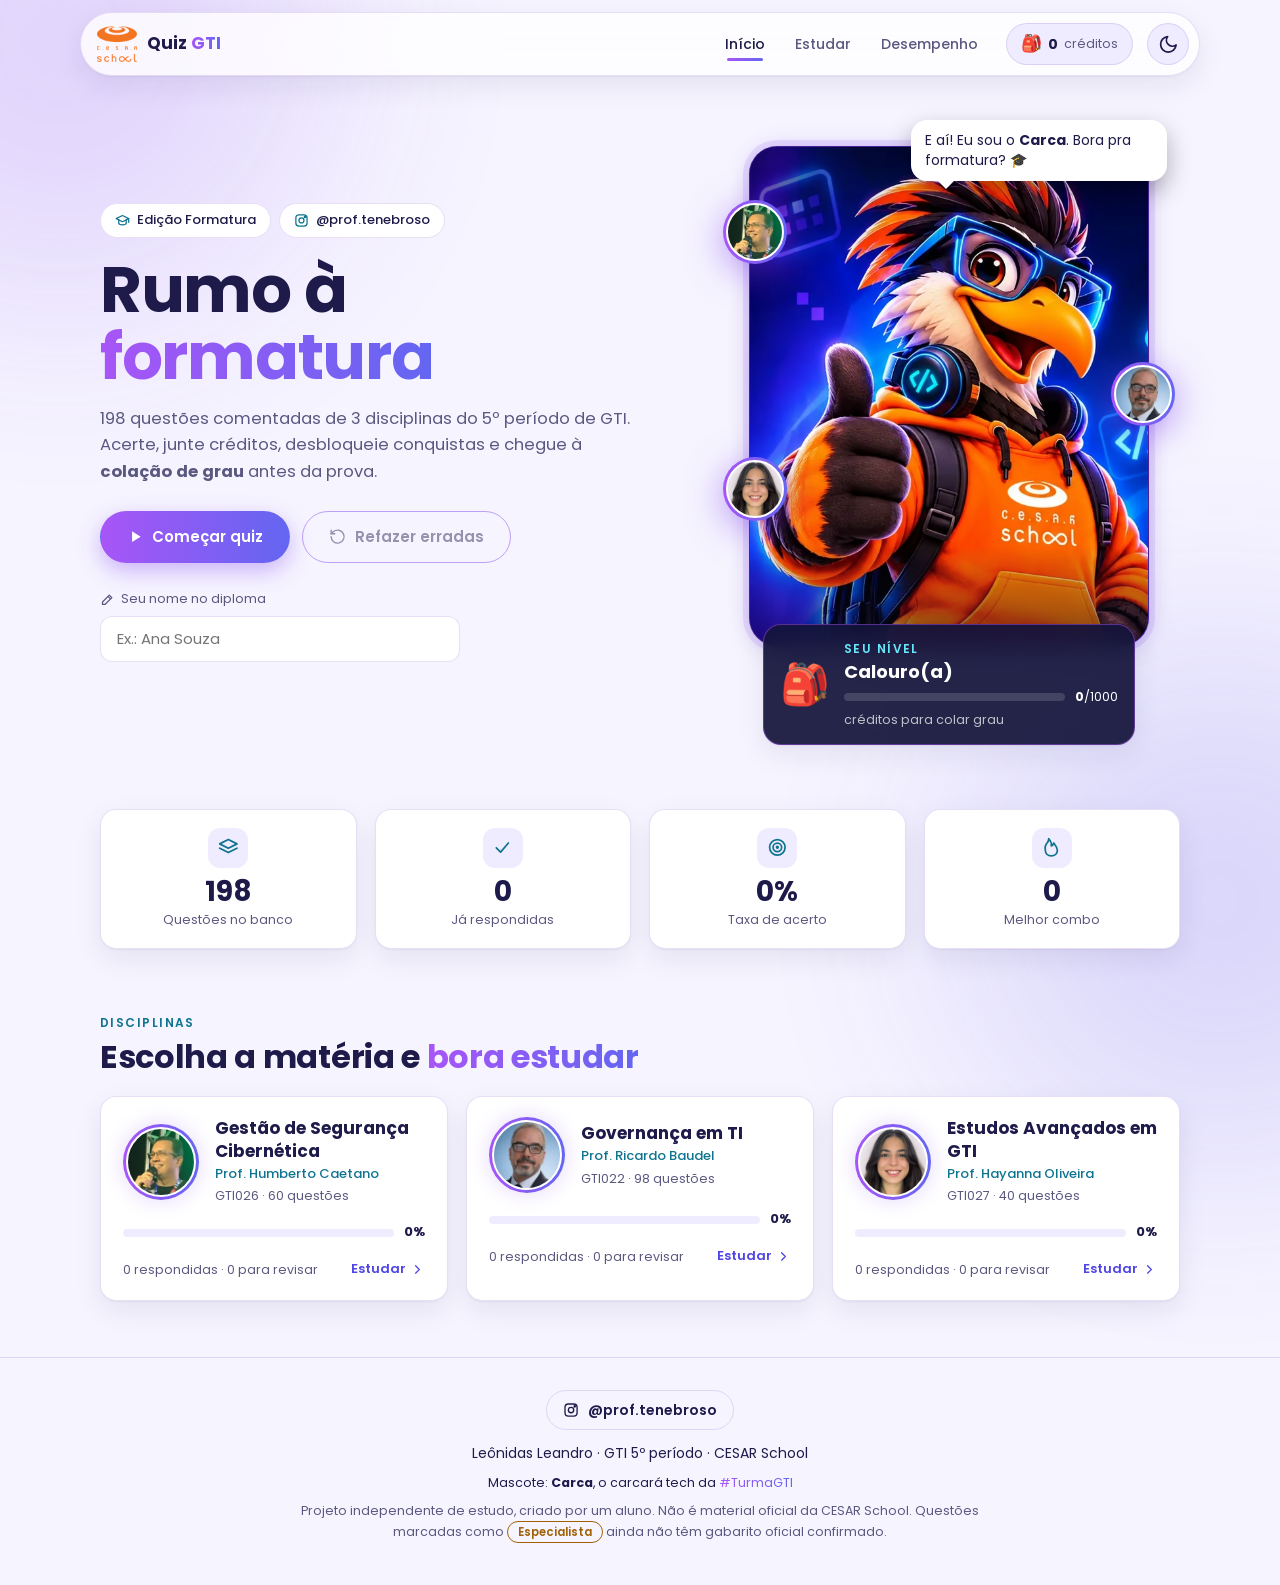
==== commit dba4ef6c: "Melhora o LCP: Carca em AVIF e sem fade na abertura O Lighthouse mediu LCP de 3,89 s (bom é até 2,5 " ====
--- a/QUIZ/app/index.html
+++ b/QUIZ/app/index.html
@@ -43,11 +43,11 @@
     "offers": { "@type": "Offer", "price": "0", "priceCurrency": "BRL" }
   }
   </script>
-  <link rel="preconnect" href="https://fonts.googleapis.com">
-  <link rel="preconnect" href="https://fonts.gstatic.com" crossorigin>
-  <link href="https://fonts.googleapis.com/css2?family=Poppins:wght@400;500;600;700&display=swap" rel="stylesheet">
-  <link rel="preload" as="image" href="assets/carca-hero.webp?v=4" fetchpriority="high">
-  <link rel="stylesheet" href="styles.css?v=15">
+  <!-- Fonte local: o texto (400) e os títulos (700) já começam a baixar junto com a página -->
+  <link rel="preload" href="fonts/poppins-400.woff2" as="font" type="font/woff2" crossorigin>
+  <link rel="preload" href="fonts/poppins-700.woff2" as="font" type="font/woff2" crossorigin>
+  <link rel="preload" as="image" href="assets/carca-hero.avif?v=5" type="image/avif" fetchpriority="high">
+  <link rel="stylesheet" href="styles.css?v=17">
 </head>
 <body>
   <a class="skip" href="#app">Pular para o conteúdo</a>
@@ -114,7 +114,7 @@
       Questões marcadas como <span class="seal seal-warn">Especialista</span> ainda não têm gabarito oficial confirmado.</p>
   </footer>
 
-  <script src="banco.js?v=15"></script>
-  <script src="app.js?v=15"></script>
+  <script src="banco.js?v=17"></script>
+  <script src="app.js?v=17"></script>
 </body>
 </html>
--- a/QUIZ/app/styles.css
+++ b/QUIZ/app/styles.css
@@ -1,6 +1,12 @@
 /* =========================================================
    Quiz GTI · Edição Formatura — design system (ver design-system.md)
    ========================================================= */
+
+/* ===== Fonte: Poppins hospedada no projeto (subconjunto latin, cobre o português). Licença: fonts/OFL.txt ===== */
+@font-face { font-family: "Poppins"; font-style: normal; font-weight: 400; font-display: swap; src: url("fonts/poppins-400.woff2") format("woff2"); }
+@font-face { font-family: "Poppins"; font-style: normal; font-weight: 500; font-display: swap; src: url("fonts/poppins-500.woff2") format("woff2"); }
+@font-face { font-family: "Poppins"; font-style: normal; font-weight: 600; font-display: swap; src: url("fonts/poppins-600.woff2") format("woff2"); }
+@font-face { font-family: "Poppins"; font-style: normal; font-weight: 700; font-display: swap; src: url("fonts/poppins-700.woff2") format("woff2"); }
 
 /* ===== Tokens ===== */
 :root {
@@ -78,7 +84,8 @@
 .glow { position: fixed; width: 520px; height: 520px; border-radius: 50%; filter: blur(110px); z-index: -1; pointer-events: none; opacity: var(--glow-alpha); }
 .glow-1 { background: #7C3AED; top: -220px; left: -200px; }
 .glow-2 { background: #4F46E5; bottom: -260px; right: -200px; }
-main { width: min(1120px, 100%); margin: 0 auto; padding: 28px 20px 56px; flex: 1; outline: none; }
+/* min-height: o rodapé não "pula" para o topo enquanto o JavaScript ainda monta a tela */
+main { width: min(1120px, 100%); margin: 0 auto; padding: 28px 20px 56px; flex: 1; outline: none; min-height: 100vh; }
 
 /* ===== Navbar ===== */
 .nav-wrap { position: sticky; top: 12px; z-index: 20; padding: 0 16px; }
@@ -333,10 +340,11 @@
 .footer-insta:hover { box-shadow: var(--glow); border-color: var(--border-strong); }
 
 /* ===== Motions ===== */
-main.entra > *, .stagger > * { animation: subir .55s cubic-bezier(.2, .8, .2, 1) both; }
-.stagger > :nth-child(2) { animation-delay: .06s; } .stagger > :nth-child(3) { animation-delay: .12s; }
-.stagger > :nth-child(4) { animation-delay: .18s; } .stagger > :nth-child(5) { animation-delay: .24s; }
-.stagger > :nth-child(n+6) { animation-delay: .3s; }
+main.entra > *, main.entra .stagger > * { animation: subir .55s cubic-bezier(.2, .8, .2, 1) both; }
+/* stagger só anima ao trocar de tela (main.entra); na abertura do site o conteúdo aparece direto */
+.entra .stagger > :nth-child(2) { animation-delay: .06s; } .entra .stagger > :nth-child(3) { animation-delay: .12s; }
+.entra .stagger > :nth-child(4) { animation-delay: .18s; } .entra .stagger > :nth-child(5) { animation-delay: .24s; }
+.entra .stagger > :nth-child(n+6) { animation-delay: .3s; }
 @keyframes subir { from { opacity: 0; transform: translateY(16px); } }
 @keyframes fade { from { opacity: 0; } }
 @keyframes pop { 0% { transform: scale(.6); opacity: 0; } 100% { transform: none; opacity: 1; } }
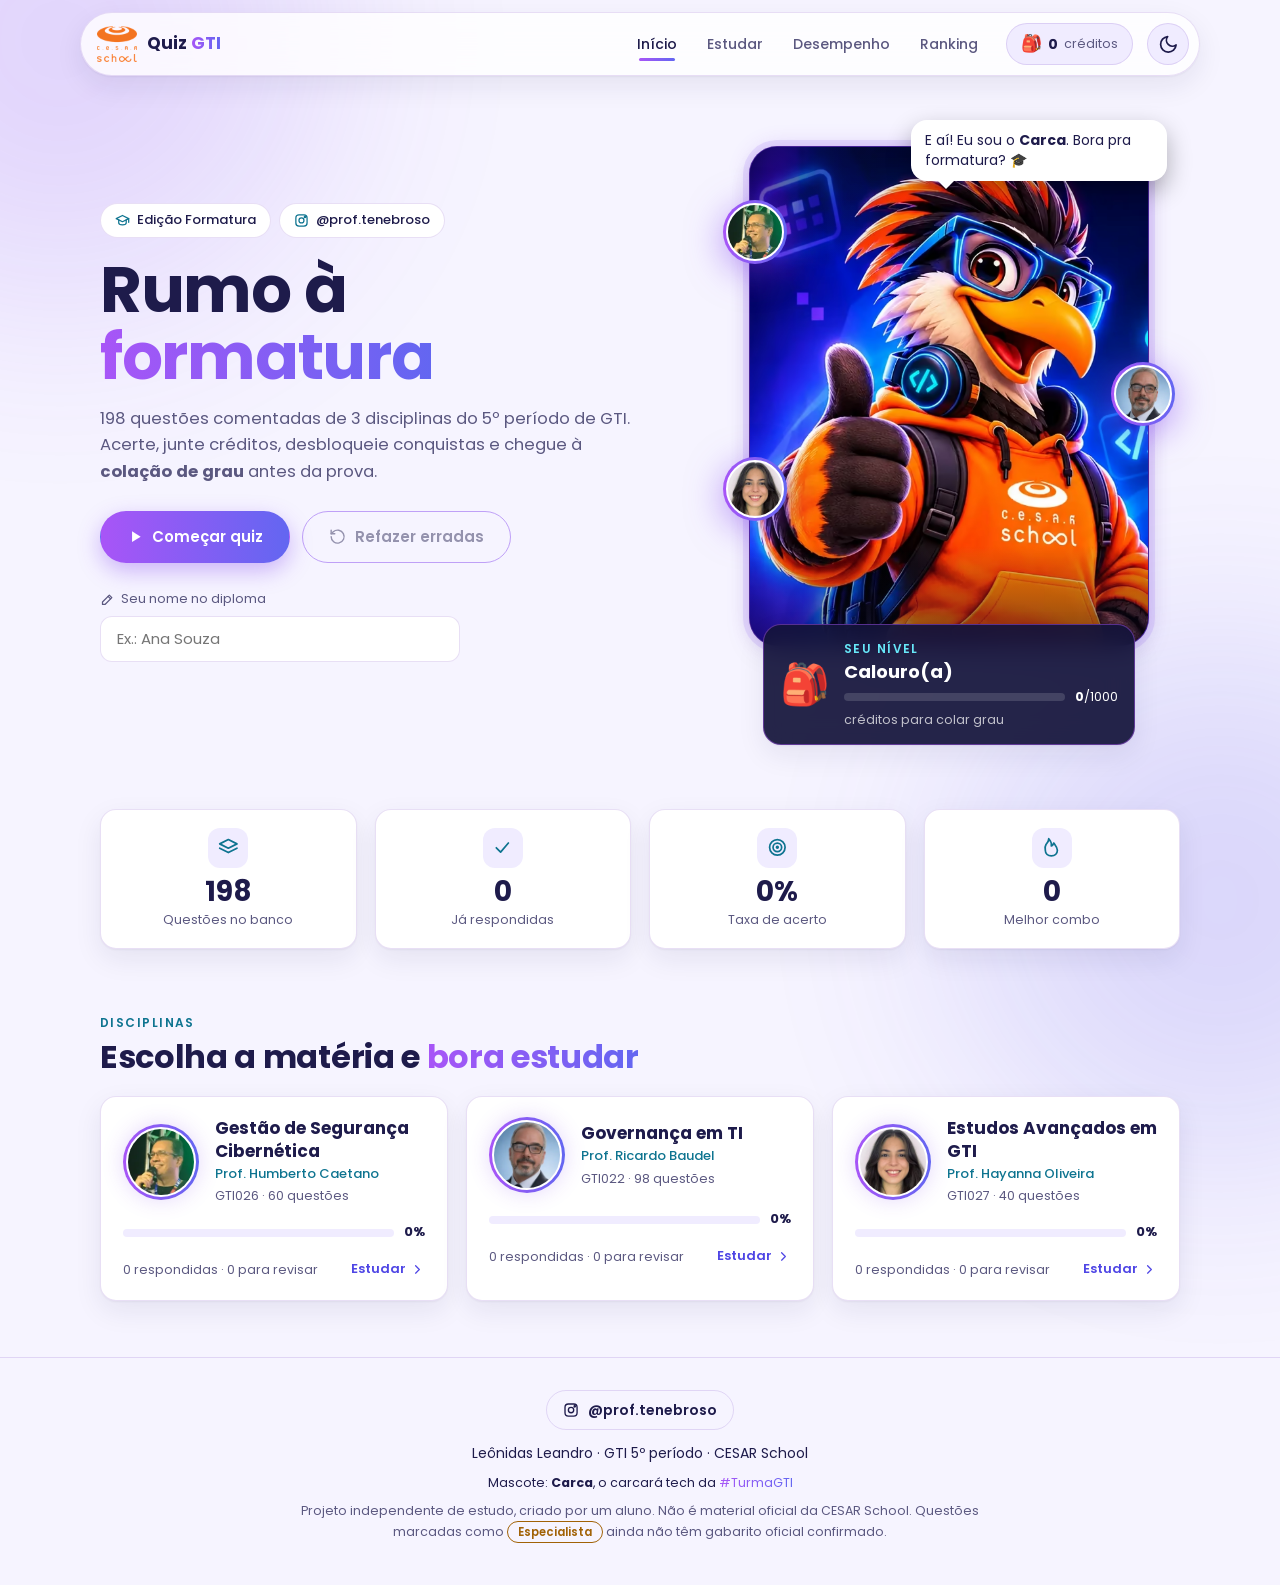
==== commit 02c83790: "Aba Ranking com Supabase: pódio e classificação da turma - Participação opcional por apelido; dá par" ====
--- a/QUIZ/app/index.html
+++ b/QUIZ/app/index.html
@@ -47,7 +47,7 @@
   <link rel="preload" href="fonts/poppins-400.woff2" as="font" type="font/woff2" crossorigin>
   <link rel="preload" href="fonts/poppins-700.woff2" as="font" type="font/woff2" crossorigin>
   <link rel="preload" as="image" href="assets/carca-hero.avif?v=5" type="image/avif" fetchpriority="high">
-  <link rel="stylesheet" href="styles.css?v=17">
+  <link rel="stylesheet" href="styles.css?v=18">
 </head>
 <body>
   <a class="skip" href="#app">Pular para o conteúdo</a>
@@ -79,6 +79,7 @@
       <symbol id="i-star" viewBox="0 0 24 24"><path d="M12 3l2.8 5.7 6.2.9-4.5 4.4 1 6.2L12 17.3 6.5 20.2l1-6.2L3 9.6l6.2-.9z"/></symbol>
       <symbol id="i-pause" viewBox="0 0 24 24"><path d="M8 5v14M16 5v14"/></symbol>
       <symbol id="i-flag" viewBox="0 0 24 24"><path d="M5 21V4h11l-1.5 4L16 12H5"/></symbol>
+      <symbol id="i-trophy" viewBox="0 0 24 24"><path d="M8 21h8M12 17v4M7 4h10v5a5 5 0 0 1-10 0z"/><path d="M17 5h3v2a3 3 0 0 1-3 3M7 5H4v2a3 3 0 0 0 3 3"/></symbol>
       <symbol id="i-pen" viewBox="0 0 24 24"><path d="M4 20h4L19 9l-4-4L4 16z"/><path d="M13 7l4 4"/></symbol>
     </defs>
   </svg>
@@ -96,6 +97,7 @@
         <a href="#inicio" data-nav="inicio"><svg class="i"><use href="#i-home"/></svg><span>Início</span></a>
         <a href="#estudar" data-nav="estudar"><svg class="i"><use href="#i-book"/></svg><span>Estudar</span></a>
         <a href="#desempenho" data-nav="desempenho"><svg class="i"><use href="#i-chart"/></svg><span>Desempenho</span></a>
+        <a href="#ranking" data-nav="ranking"><svg class="i"><use href="#i-trophy"/></svg><span>Ranking</span></a>
       </div>
       <a class="hud" id="hud" href="#desempenho" aria-label="Seus créditos e nível"></a>
       <button class="icon-btn" id="btn-tema" type="button" aria-label="Alternar tema claro/escuro" title="Alternar tema"></button>
@@ -114,7 +116,7 @@
       Questões marcadas como <span class="seal seal-warn">Especialista</span> ainda não têm gabarito oficial confirmado.</p>
   </footer>
 
-  <script src="banco.js?v=17"></script>
-  <script src="app.js?v=17"></script>
+  <script src="banco.js?v=18"></script>
+  <script src="app.js?v=18"></script>
 </body>
 </html>
--- a/QUIZ/app/styles.css
+++ b/QUIZ/app/styles.css
@@ -368,6 +368,50 @@
 .xp-float { position: absolute; z-index: 90; transform: translateX(-50%); pointer-events: none; font-weight: 700; color: #FBBF24; text-shadow: 0 2px 10px rgba(0, 0, 0, .5); animation: xp-sobe 1.3s ease-out forwards; }
 @keyframes xp-sobe { 0% { opacity: 0; transform: translate(-50%, 0) scale(.7); } 20% { opacity: 1; transform: translate(-50%, -14px) scale(1.15); } 100% { opacity: 0; transform: translate(-50%, -70px); } }
 
+/* ===== Ranking ===== */
+.sr-only { position: absolute; width: 1px; height: 1px; padding: 0; margin: -1px; overflow: hidden; clip: rect(0 0 0 0); white-space: nowrap; border: 0; }
+.rk-entrar { display: flex; align-items: flex-start; gap: 22px; margin-top: 8px; }
+.rk-entrar-txt { flex: 1; min-width: 0; }
+.rk-regras { margin: 0 0 4px; padding-left: 18px; color: var(--text-muted); font-size: 14px; display: grid; gap: 6px; }
+.rk-regras b { color: var(--text); }
+.rk-form.nome-box { margin-top: 18px; max-width: 460px; }
+.rk-linha { display: flex; flex-wrap: wrap; gap: 10px; align-items: center; }
+.rk-linha input { flex: 1 1 180px; min-width: 0; width: auto; min-height: 44px; padding: 10px 16px; border-radius: var(--radius-sm); border: 1px solid var(--border); background: var(--surface); color: var(--text); }
+.rk-linha input:focus { outline: none; border-color: var(--primary); box-shadow: var(--glow); }
+.rk-erro { color: var(--danger); margin: 8px 0 0; min-height: 1em; }
+.rk-erro:empty { display: none; }
+.rk-eu { margin-top: 8px; display: grid; gap: 14px; }
+.rk-eu-topo { display: flex; flex-wrap: wrap; align-items: flex-end; gap: 14px 32px; }
+.rk-eu-pos { margin-right: auto; }
+.rk-eu-pos b { font-size: 40px; line-height: 1.1; }
+.rk-eu-num { display: grid; text-align: right; }
+.rk-eu-num b { font-size: 22px; }
+.rk-acoes input { flex-basis: 160px; min-height: 36px; padding: 6px 14px; font-size: 13.5px; }
+.rk-sec { margin-top: 40px; }
+.rk-vazio { text-align: center; }
+.podio { list-style: none; margin: 0; padding: 0; display: flex; justify-content: center; gap: 14px; align-items: flex-end; }
+.podio-item { flex: 1 1 0; max-width: 260px; display: grid; justify-items: center; gap: 4px; text-align: center; padding: 18px 12px 0; border-radius: var(--radius); border: 1px solid var(--border); background: var(--surface); box-shadow: var(--shadow); overflow: hidden; min-width: 0; }
+.podio-1 { order: 2; border-color: #FBBF24; box-shadow: 0 0 28px rgba(251, 191, 36, .28); }
+.podio-2 { order: 1; }
+.podio-3 { order: 3; }
+.podio-medalha { font-size: 40px; line-height: 1; }
+.podio-1 .podio-medalha { font-size: 52px; }
+.podio-nome { font-size: 16px; max-width: 100%; overflow: hidden; text-overflow: ellipsis; white-space: nowrap; }
+.podio-xp { font-size: 14px; }
+.podio-xp b { font-size: 20px; }
+.podio-base { align-self: stretch; justify-self: stretch; margin: 10px -12px 0; display: grid; place-items: center; font-weight: 700; font-size: 22px; color: #fff; background: var(--gradient); height: 54px; }
+.podio-1 .podio-base { height: 84px; background: linear-gradient(180deg, #FBBF24, #F37421); }
+.podio-3 .podio-base { height: 38px; }
+.rk-lista { list-style: none; margin: 0; padding: 0; display: grid; gap: 8px; }
+.rk-item { display: grid; grid-template-columns: 44px 30px 1fr auto; align-items: center; gap: 10px; padding: 10px 16px; border-radius: var(--radius-sm); border: 1px solid var(--border); background: var(--surface); }
+.rk-pos { font-weight: 700; color: var(--text-muted); }
+.rk-nivel { font-size: 20px; text-align: center; }
+.rk-nome { display: grid; min-width: 0; }
+.rk-nome b { overflow: hidden; text-overflow: ellipsis; white-space: nowrap; }
+.rk-xp { display: grid; text-align: right; }
+.rk-xp b { font-size: 18px; }
+.rk-meu { border-color: var(--primary); box-shadow: var(--glow); background: var(--surface-2); }
+
 /* ===== Responsivo ===== */
 @media (max-width: 860px) {
   .hero { grid-template-columns: 1fr; gap: 28px; padding-top: 12px; }
@@ -418,3 +462,19 @@
 
 /* Resumo do setup: números lado a lado mesmo no celular */
 .resumo .grid-stats { grid-template-columns: 1fr 1fr; }
+
+/* Ranking no celular */
+@media (max-width: 640px) {
+  .rk-entrar { flex-direction: column; align-items: stretch; gap: 14px; }
+  .rk-entrar .carca-banner { align-self: center; }
+  .podio { gap: 8px; }
+  .podio-item { padding: 14px 6px 0; }
+  .podio-medalha { font-size: 32px; }
+  .podio-1 .podio-medalha { font-size: 40px; }
+  .podio-nome { font-size: 14px; }
+  .podio-item .muted.small { font-size: 11px; }
+  .podio-base { margin: 8px -6px 0; }
+  .rk-item { grid-template-columns: 34px 24px 1fr auto; padding: 10px 12px; gap: 8px; }
+  .rk-eu-pos { flex: 1 1 100%; }
+  .rk-eu-num { text-align: left; }
+}
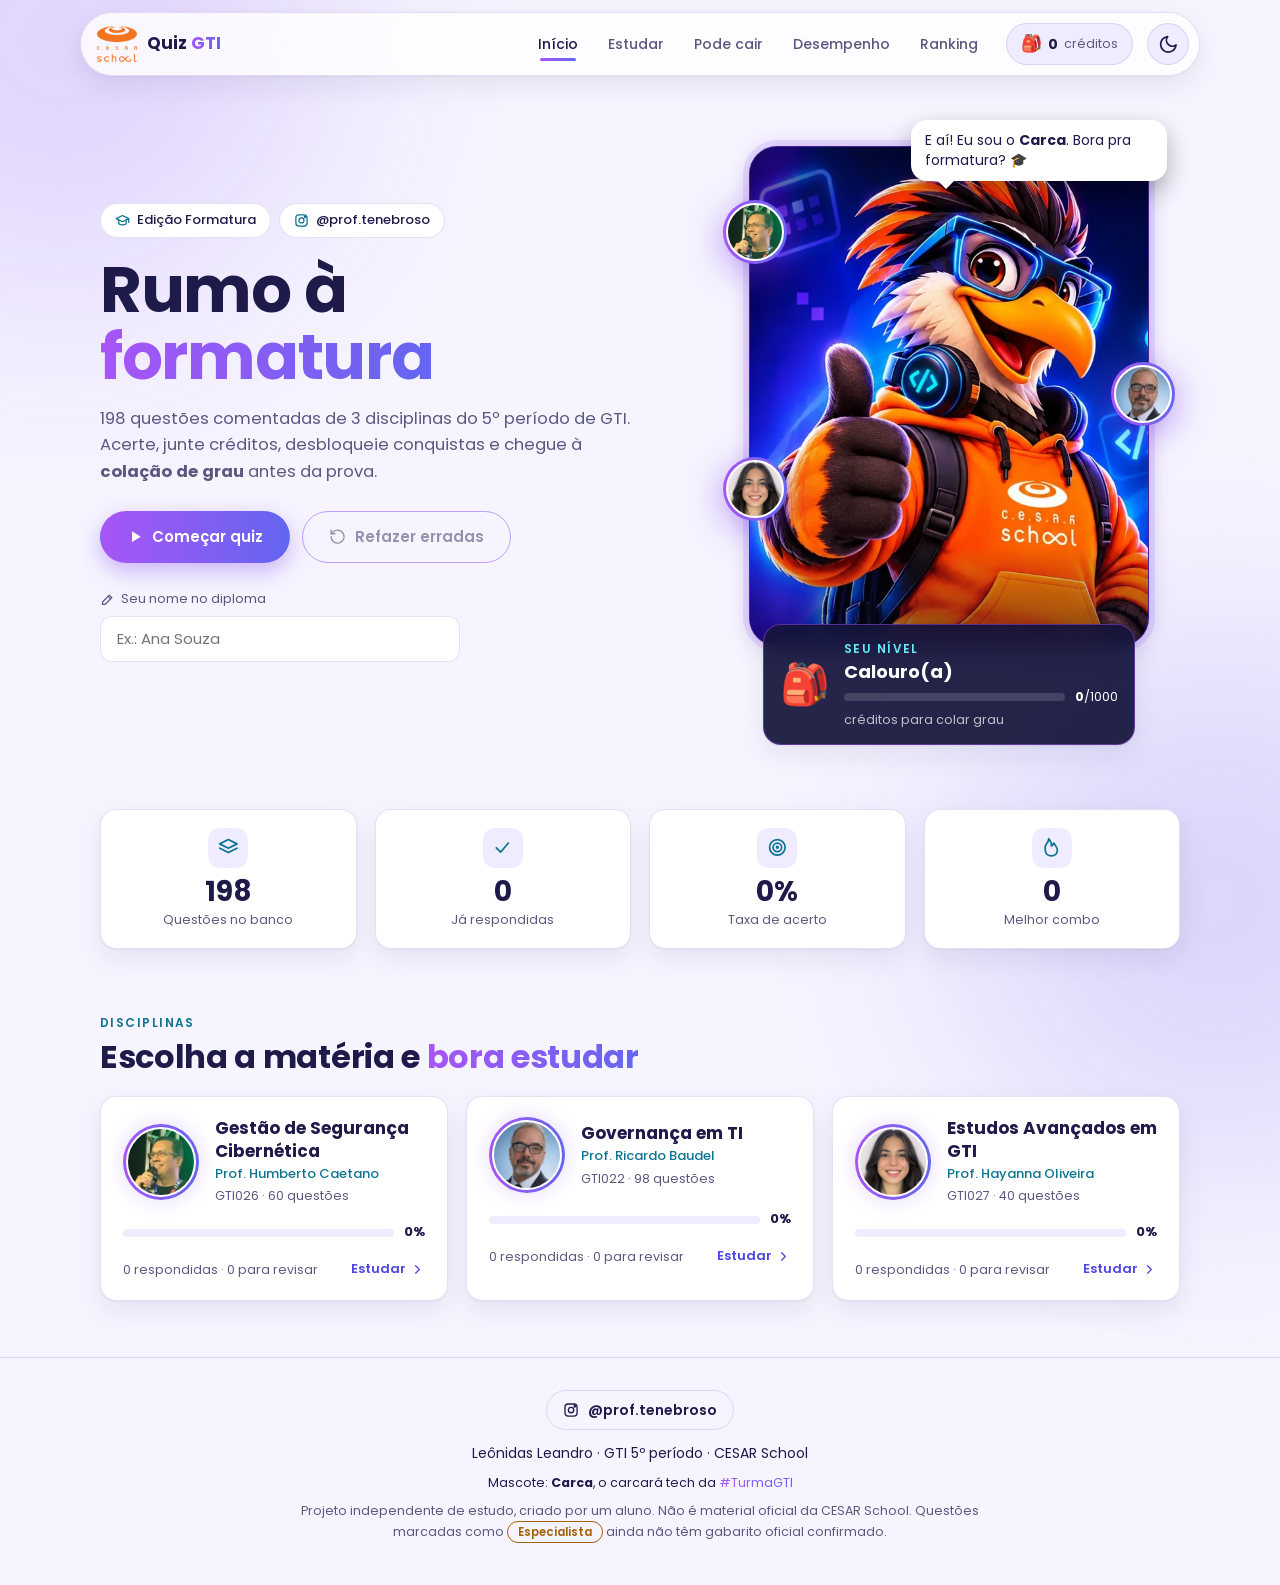
==== commit 5909aa34: "Pode cair: Ímã de siglas com 120 termos das três disciplinas - Glossário levantado por varredura do " ====
--- a/QUIZ/app/index.html
+++ b/QUIZ/app/index.html
@@ -47,7 +47,7 @@
   <link rel="preload" href="fonts/poppins-400.woff2" as="font" type="font/woff2" crossorigin>
   <link rel="preload" href="fonts/poppins-700.woff2" as="font" type="font/woff2" crossorigin>
   <link rel="preload" as="image" href="assets/carca-hero.avif?v=5" type="image/avif" fetchpriority="high">
-  <link rel="stylesheet" href="styles.css?v=18">
+  <link rel="stylesheet" href="styles.css?v=19">
 </head>
 <body>
   <a class="skip" href="#app">Pular para o conteúdo</a>
@@ -79,6 +79,7 @@
       <symbol id="i-star" viewBox="0 0 24 24"><path d="M12 3l2.8 5.7 6.2.9-4.5 4.4 1 6.2L12 17.3 6.5 20.2l1-6.2L3 9.6l6.2-.9z"/></symbol>
       <symbol id="i-pause" viewBox="0 0 24 24"><path d="M8 5v14M16 5v14"/></symbol>
       <symbol id="i-flag" viewBox="0 0 24 24"><path d="M5 21V4h11l-1.5 4L16 12H5"/></symbol>
+      <symbol id="i-magnet" viewBox="0 0 24 24"><path d="M5 3h5v8a2 2 0 0 0 4 0V3h5v8A7 7 0 0 1 5 11z"/><path d="M5 7.5h5M14 7.5h5"/></symbol>
       <symbol id="i-trophy" viewBox="0 0 24 24"><path d="M8 21h8M12 17v4M7 4h10v5a5 5 0 0 1-10 0z"/><path d="M17 5h3v2a3 3 0 0 1-3 3M7 5H4v2a3 3 0 0 0 3 3"/></symbol>
       <symbol id="i-pen" viewBox="0 0 24 24"><path d="M4 20h4L19 9l-4-4L4 16z"/><path d="M13 7l4 4"/></symbol>
     </defs>
@@ -96,6 +97,7 @@
       <div class="nav-links">
         <a href="#inicio" data-nav="inicio"><svg class="i"><use href="#i-home"/></svg><span>Início</span></a>
         <a href="#estudar" data-nav="estudar"><svg class="i"><use href="#i-book"/></svg><span>Estudar</span></a>
+        <a href="#podecair" data-nav="podecair"><svg class="i"><use href="#i-magnet"/></svg><span>Pode cair</span></a>
         <a href="#desempenho" data-nav="desempenho"><svg class="i"><use href="#i-chart"/></svg><span>Desempenho</span></a>
         <a href="#ranking" data-nav="ranking"><svg class="i"><use href="#i-trophy"/></svg><span>Ranking</span></a>
       </div>
@@ -116,7 +118,7 @@
       Questões marcadas como <span class="seal seal-warn">Especialista</span> ainda não têm gabarito oficial confirmado.</p>
   </footer>
 
-  <script src="banco.js?v=18"></script>
-  <script src="app.js?v=18"></script>
+  <script src="banco.js?v=19"></script>
+  <script src="app.js?v=19"></script>
 </body>
 </html>
--- a/QUIZ/app/styles.css
+++ b/QUIZ/app/styles.css
@@ -412,6 +412,56 @@
 .rk-xp b { font-size: 18px; }
 .rk-meu { border-color: var(--primary); box-shadow: var(--glow); background: var(--surface-2); }
 
+/* ===== Pode cair: Ímã de siglas ===== */
+.pc-dica { margin-top: 8px; }
+.so-celular { display: none; }
+.pc-barra { display: flex; flex-wrap: wrap; justify-content: space-between; gap: 12px; margin: 4px 0 20px; }
+.pc-modos { display: flex; gap: 8px; }
+.ima-status { display: flex; flex-wrap: wrap; align-items: center; gap: 10px; margin-bottom: 16px; }
+.ima-status .btn { margin-left: auto; }
+.ima-board { display: grid; grid-template-columns: minmax(180px, 1fr) 2.2fr; gap: 22px; align-items: start; }
+.ima-pecas { position: sticky; top: calc(var(--nav-h) + 28px); display: flex; flex-direction: column; gap: 10px; }
+.ima-peca {
+  position: relative; display: inline-flex; align-items: center; gap: 10px; min-height: 48px; padding: 8px 18px 8px 10px;
+  border-radius: 14px; border: 1px solid transparent; background: var(--gradient); color: #fff; font-weight: 700; font-size: 15px;
+  cursor: grab; touch-action: none; user-select: none; -webkit-user-select: none; box-shadow: 0 8px 20px rgba(124, 58, 237, .35);
+  transition: transform .15s, box-shadow .15s, opacity .2s; text-align: left;
+}
+.ima-peca:hover { transform: translateY(-2px); box-shadow: 0 10px 26px rgba(124, 58, 237, .5); }
+.ima-peca:focus-visible { outline: 3px solid var(--accent); outline-offset: 3px; }
+.ima-peca.selecionada { outline: 3px solid #FBBF24; outline-offset: 3px; animation: pulso 1.2s infinite; }
+.ima-peca.ima-origem { opacity: .25; }
+.ima-peca.usada { opacity: .18; cursor: default; box-shadow: none; transform: none; filter: grayscale(.6); }
+.ima-peca.treme { animation: tremer .4s; }
+/* polo do ímã: metade vermelha, metade azul */
+.ima-polo { width: 18px; height: 26px; border-radius: 9px 9px 4px 4px; flex-shrink: 0; background: linear-gradient(90deg, #F43F5E 50%, #22D3EE 50%); box-shadow: inset 0 -6px 0 rgba(255, 255, 255, .55); }
+.ima-fantasma { position: fixed; left: 0; top: 0; margin: 0; z-index: 200; pointer-events: none; opacity: 1 !important; cursor: grabbing; box-shadow: 0 18px 40px rgba(0, 0, 0, .35), 0 0 30px rgba(168, 85, 247, .6); }
+.ima-alvos { list-style: none; margin: 0; padding: 0; display: grid; gap: 10px; }
+.ima-alvo {
+  width: 100%; display: grid; grid-template-columns: auto 1fr; align-items: center; gap: 14px; padding: 12px 16px; text-align: left;
+  border-radius: var(--radius-sm); border: 1px dashed var(--border-strong); background: var(--surface); color: var(--text); cursor: pointer;
+  font-size: 14.5px; line-height: 1.45; transition: border-color .15s, box-shadow .15s, transform .15s, background .15s;
+}
+.ima-alvo:hover:not(.feito) { border-color: var(--primary); }
+.ima-alvo.perto { border-style: solid; border-color: #FBBF24; box-shadow: 0 0 0 3px rgba(251, 191, 36, .25), var(--glow); transform: scale(1.015); }
+.ima-slot { min-width: 76px; min-height: 40px; padding: 4px 10px; display: grid; place-items: center; border-radius: 12px; border: 2px dashed var(--border-strong); color: var(--text-muted); font-size: 18px; transition: background .2s, border-color .2s; }
+.ima-alvo.perto .ima-slot { border-color: #FBBF24; background: rgba(251, 191, 36, .12); }
+.ima-alvo.feito { border-style: solid; border-color: var(--success); background: color-mix(in srgb, var(--success) 9%, var(--surface)); cursor: default; }
+.ima-alvo.feito .ima-slot { border-style: solid; border-color: transparent; background: var(--gradient); color: #fff; font-size: 14.5px; }
+.ima-alvo.grudou { animation: certo .5s; }
+.ima-alvo.grudou .ima-slot { animation: pop .35s cubic-bezier(.2, 1.6, .4, 1); }
+.ima-alvo.repele { animation: tremer .45s; border-style: solid; border-color: var(--danger); box-shadow: 0 0 18px color-mix(in srgb, var(--danger) 35%, transparent); }
+.ima-alvo:disabled { opacity: 1; }
+.ima-nome { display: block; margin-top: 4px; font-size: 12.5px; color: var(--success); font-weight: 600; }
+.ima-fim { display: flex; align-items: center; gap: 22px; }
+.colinha { margin: 0; display: grid; gap: 10px; }
+.colinha-item { padding: 12px 16px; border-radius: var(--radius-sm); border: 1px solid var(--border); background: var(--surface); }
+.colinha-item.dominado { border-color: color-mix(in srgb, var(--success) 45%, transparent); }
+.colinha-item dt { display: flex; flex-wrap: wrap; align-items: center; gap: 8px; font-size: 16px; }
+.colinha-item dd { margin: 4px 0 0; color: var(--text-muted); font-size: 14px; }
+.colinha-nome { display: block; color: var(--text); font-weight: 500; font-size: 13.5px; }
+.pc-busca { margin-top: 0; max-width: 420px; }
+
 /* ===== Responsivo ===== */
 @media (max-width: 860px) {
   .hero { grid-template-columns: 1fr; gap: 28px; padding-top: 12px; }
@@ -478,3 +528,36 @@
   .rk-eu-pos { flex: 1 1 100%; }
   .rk-eu-num { text-align: left; }
 }
+
+/* Pode cair no celular: ímãs numa faixa fixa no topo, conceitos embaixo */
+@media (max-width: 760px) {
+  .ima-board { grid-template-columns: 1fr; gap: 14px; }
+  .ima-pecas {
+    flex-direction: row; flex-wrap: wrap; justify-content: center; gap: 8px; z-index: 10; top: calc(var(--nav-h) + 20px);
+    padding: 10px; border-radius: var(--radius); border: 1px solid var(--border);
+    background: color-mix(in srgb, var(--surface) 92%, transparent); backdrop-filter: blur(12px); box-shadow: var(--shadow);
+  }
+  .ima-peca { min-height: 44px; padding: 6px 14px 6px 8px; font-size: 14px; }
+  .ima-peca.usada { display: none; }
+  .ima-polo { width: 14px; height: 20px; }
+}
+@media (max-width: 640px) {
+  .so-desktop { display: none; }
+  .so-celular { display: inline; }
+  .pc-dica { padding: 12px; gap: 10px; margin-bottom: 12px; }
+  .pc-dica .carca-sm { width: 56px; height: 56px; }
+  .pc-dica .fala { font-size: 13.5px; }
+  .pc-barra { gap: 8px; margin-bottom: 14px; }
+  .pc-barra .chips { width: 100%; flex-wrap: nowrap; }
+  .pc-barra .chip-prof { flex: 1 1 0; min-width: 0; justify-content: center; padding: 6px 8px; font-size: 12.5px; gap: 6px; }
+  .pc-barra .chip-prof .avatar { display: none; }
+  .pc-modos { width: 100%; }
+  .pc-modos .chip { flex: 1; justify-content: center; }
+  .ima-status { gap: 8px; margin-bottom: 12px; }
+  .ima-alvo { gap: 10px; padding: 10px 12px; font-size: 13.5px; }
+  .ima-slot { min-width: 54px; min-height: 34px; font-size: 15px; }
+  .ima-fim { flex-direction: column; align-items: flex-start; gap: 14px; }
+}
+@media (max-width: 400px) {
+  .nav-links a { font-size: 10.5px; padding: 8px 2px; }
+}
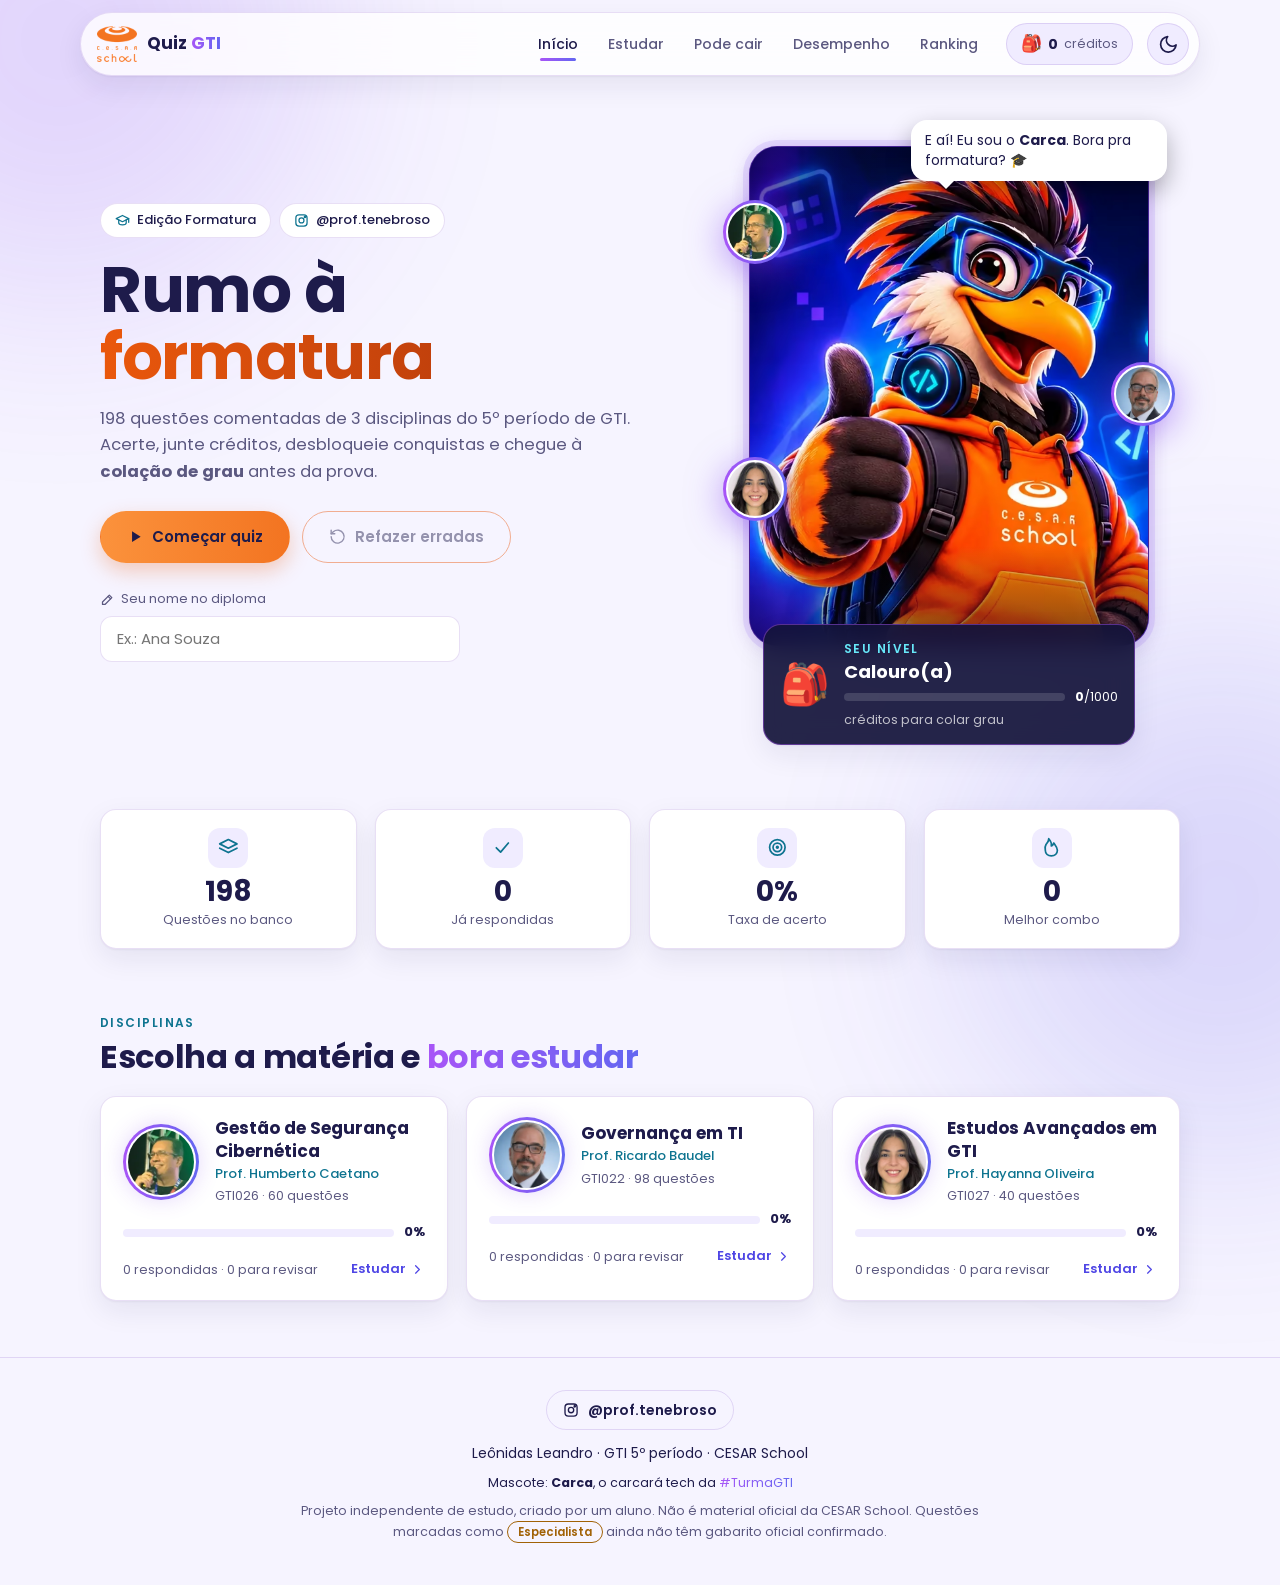
==== commit 77aee203: "Laranja do moletom do Carca em "formatura" e nos botões de ação - Novo token --laranja / --gradient-" ====
--- a/QUIZ/app/index.html
+++ b/QUIZ/app/index.html
@@ -47,7 +47,7 @@
   <link rel="preload" href="fonts/poppins-400.woff2" as="font" type="font/woff2" crossorigin>
   <link rel="preload" href="fonts/poppins-700.woff2" as="font" type="font/woff2" crossorigin>
   <link rel="preload" as="image" href="assets/carca-hero.avif?v=5" type="image/avif" fetchpriority="high">
-  <link rel="stylesheet" href="styles.css?v=19">
+  <link rel="stylesheet" href="styles.css?v=20">
 </head>
 <body>
   <a class="skip" href="#app">Pular para o conteúdo</a>
@@ -118,7 +118,7 @@
       Questões marcadas como <span class="seal seal-warn">Especialista</span> ainda não têm gabarito oficial confirmado.</p>
   </footer>
 
-  <script src="banco.js?v=19"></script>
-  <script src="app.js?v=19"></script>
+  <script src="banco.js?v=20"></script>
+  <script src="app.js?v=20"></script>
 </body>
 </html>
--- a/QUIZ/app/styles.css
+++ b/QUIZ/app/styles.css
@@ -31,6 +31,13 @@
   --glow-alpha: .55;
   --nav-h: 64px;
   --link: #A5B4FC;
+  /* Laranja do moletom do Carca: botões de ação e destaque "formatura".
+     Texto escuro sobre o laranja (contraste 5,6 a 7:1; branco ficaria abaixo de 3:1). */
+  --laranja: #F37421;
+  --gradient-acao: linear-gradient(90deg, #FB923C, #F37421);
+  --texto-acao: #1E1B4B;
+  --sombra-acao: 0 8px 22px rgba(243, 116, 33, .38);
+  --grad-texto-laranja: linear-gradient(90deg, #FDBA74, #F37421);
   color-scheme: dark;
 }
 :root[data-theme="light"] {
@@ -49,6 +56,9 @@
   --shadow: 0 1px 2px rgba(30, 27, 75, .05), 0 10px 28px rgba(30, 27, 75, .08);
   --glow-alpha: .16;
   --link: #4F46E5;
+  --laranja: #EA580C;
+  --sombra-acao: 0 8px 20px rgba(234, 88, 12, .28);
+  --grad-texto-laranja: linear-gradient(90deg, #EA580C, #C2410C);
   color-scheme: light;
 }
 @media (prefers-color-scheme: light) {
@@ -57,6 +67,7 @@
     --text: #1E1B4B; --text-muted: #5B5880; --success: #0F8F80; --danger: #E11D48; --warning: #A16207; --accent: #0E7490;
     --glow: 0 0 22px rgba(124, 58, 237, .2); --shadow: 0 1px 2px rgba(30, 27, 75, .05), 0 10px 28px rgba(30, 27, 75, .08);
     --glow-alpha: .16; --link: #4F46E5; color-scheme: light;
+    --laranja: #EA580C; --sombra-acao: 0 8px 20px rgba(234, 88, 12, .28); --grad-texto-laranja: linear-gradient(90deg, #EA580C, #C2410C);
   }
 }
 
@@ -76,6 +87,7 @@
 .muted { color: var(--text-muted); }
 .small { font-size: 12.5px; }
 .grad { background: var(--gradient); -webkit-background-clip: text; background-clip: text; color: transparent; }
+.grad-laranja { background: var(--grad-texto-laranja); -webkit-background-clip: text; background-clip: text; color: transparent; }
 .i { width: 1.15em; height: 1.15em; flex-shrink: 0; fill: none; stroke: currentColor; stroke-width: 2; stroke-linecap: round; stroke-linejoin: round; vertical-align: -.18em; }
 :focus-visible { outline: 3px solid var(--accent); outline-offset: 2px; border-radius: 8px; }
 main:focus, main:focus-visible { outline: none; } /* recebe foco só para leitores de tela ao trocar de tela */
@@ -114,8 +126,10 @@
 .btn:hover:not(:disabled) { transform: translateY(-1px); box-shadow: var(--glow); border-color: var(--border-strong); }
 .btn:active:not(:disabled) { transform: translateY(0) scale(.98); }
 .btn:disabled { opacity: .45; cursor: not-allowed; }
-.btn-primary { background: var(--gradient); border-color: transparent; color: #fff; box-shadow: 0 8px 22px rgba(124, 58, 237, .35); }
-.btn-ghost { background: transparent; border-color: var(--primary); }
+.btn-primary { background: var(--gradient-acao); border-color: transparent; color: var(--texto-acao); box-shadow: var(--sombra-acao); }
+.btn-primary:hover:not(:disabled) { box-shadow: 0 10px 28px rgba(243, 116, 33, .5); }
+.btn-ghost { background: transparent; border-color: var(--laranja); }
+.btn-ghost:hover:not(:disabled) { border-color: var(--laranja); box-shadow: 0 0 22px rgba(243, 116, 33, .3); }
 .btn-danger { background: transparent; color: var(--danger); border-color: color-mix(in srgb, var(--danger) 45%, transparent); }
 .btn-danger:hover:not(:disabled) { box-shadow: 0 0 18px color-mix(in srgb, var(--danger) 30%, transparent); }
 .btn-lg { min-height: 52px; padding: 12px 26px; font-size: 15px; }
@@ -358,6 +372,8 @@
 .feedback { animation: subir .4s cubic-bezier(.2, .8, .2, 1); }
 .pulse { animation: pulso 2.4s ease-in-out infinite; }
 @keyframes pulso { 0%, 100% { box-shadow: 0 8px 22px rgba(124, 58, 237, .35), 0 0 0 0 rgba(168, 85, 247, .5); } 50% { box-shadow: 0 8px 22px rgba(124, 58, 237, .35), 0 0 0 12px rgba(168, 85, 247, 0); } }
+.btn-primary.pulse { animation-name: pulso-laranja; }
+@keyframes pulso-laranja { 0%, 100% { box-shadow: 0 8px 22px rgba(243, 116, 33, .38), 0 0 0 0 rgba(251, 146, 60, .55); } 50% { box-shadow: 0 8px 22px rgba(243, 116, 33, .38), 0 0 0 12px rgba(251, 146, 60, 0); } }
 
 /* Partículas */
 .fx-layer { position: fixed; inset: 0; pointer-events: none; z-index: 80; overflow: hidden; }
